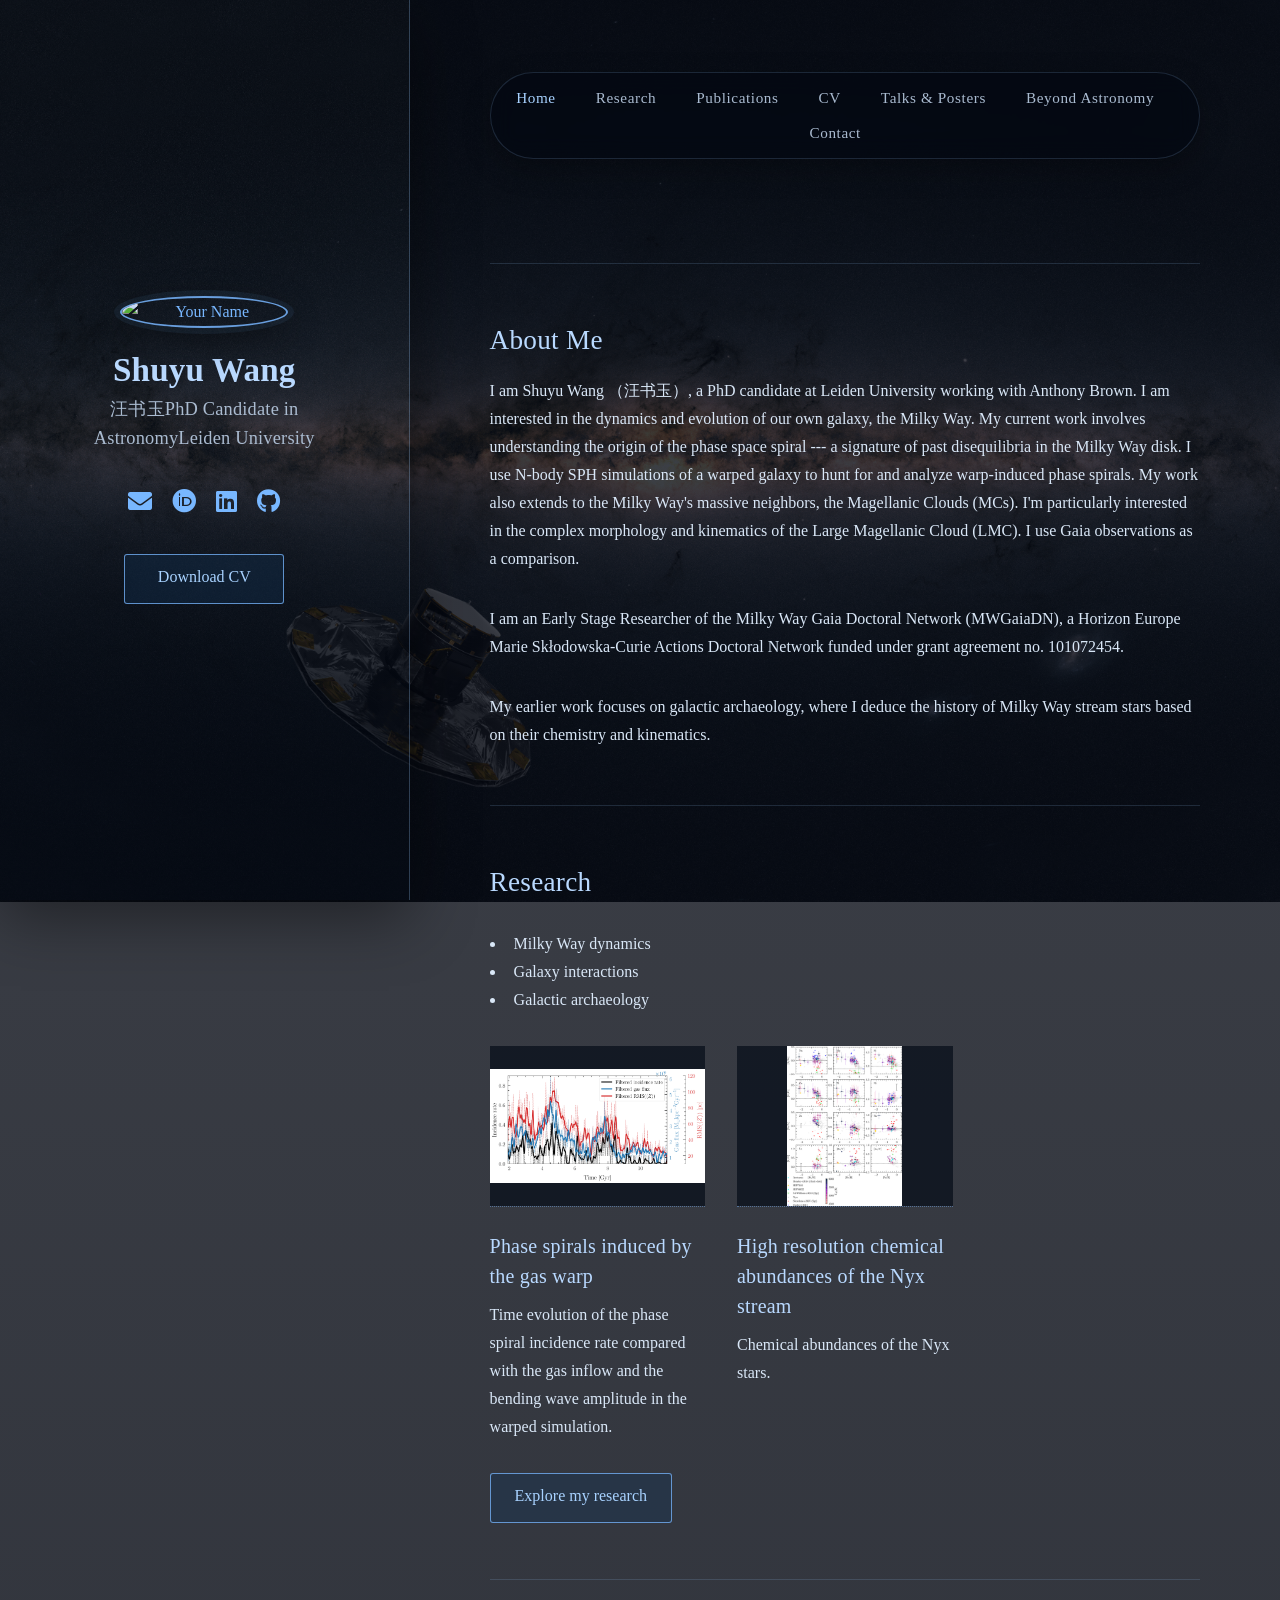
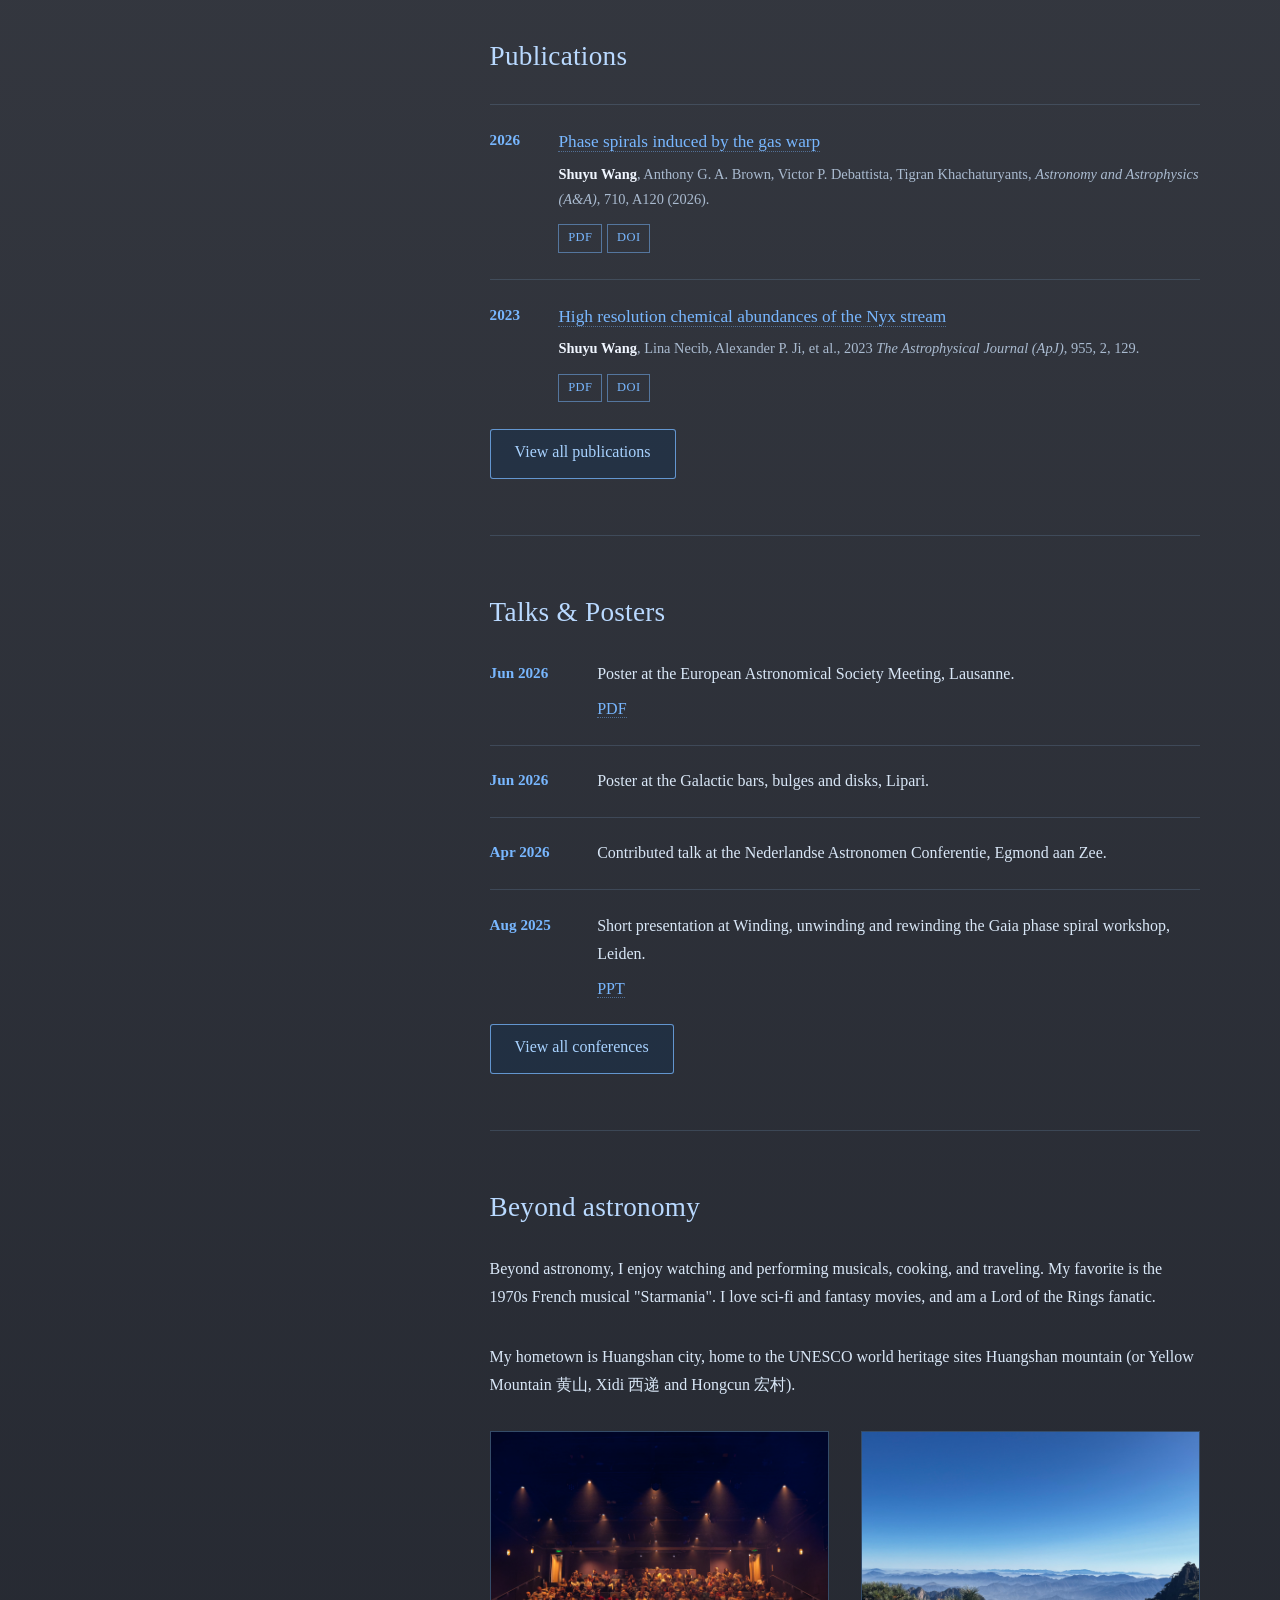
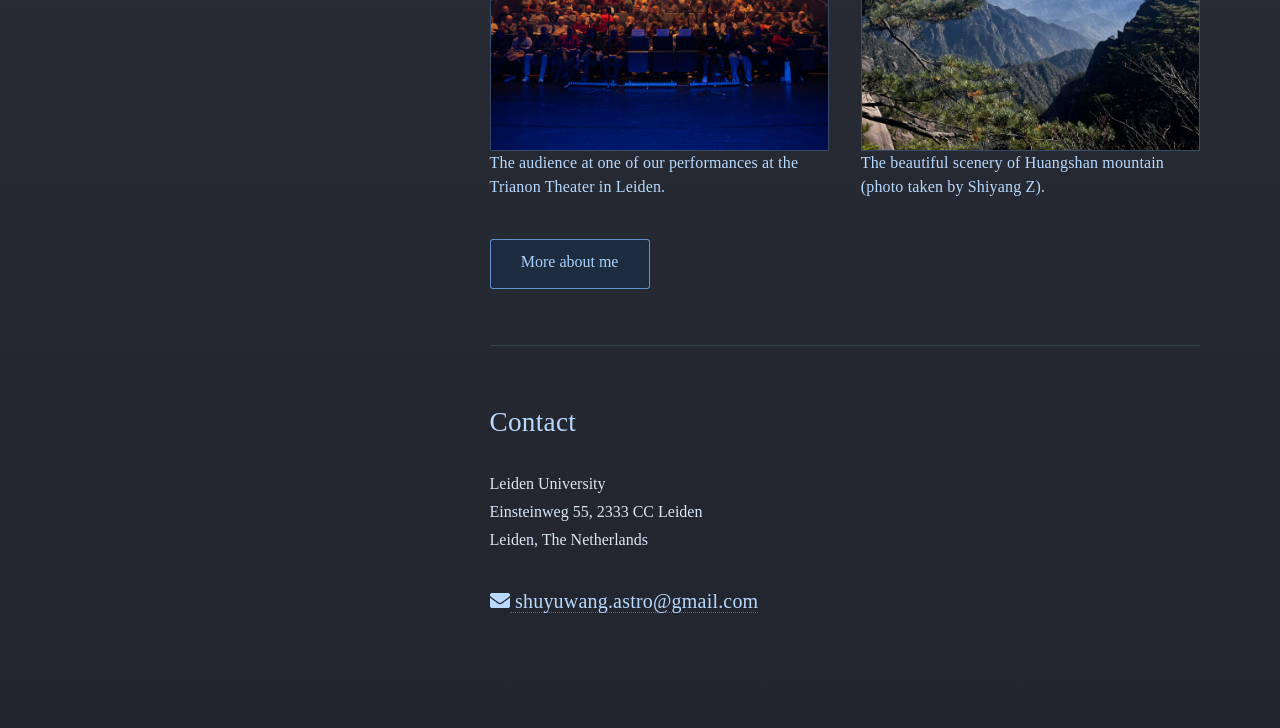
==== index.html @ 67d46fc0 "changed for personal webpage" ====
<!DOCTYPE HTML>
<html>
<head>
  <title>Shuyu Wang — Astronomy</title>
  <meta charset="utf-8" />
  <meta name="viewport" content="width=device-width, initial-scale=1, user-scalable=no" />
  <link rel="stylesheet" href="assets/css/main.css" />
  <link rel="stylesheet" href="assets/css/custom.css" />
</head>
<body class="is-preload">
  <header id="header">
    <div class="inner">
      <a href="index.html" class="image avatar"><img src="images/avatar.jpg" alt="Your Name" /></a>
      <h1><strong>Shuyu Wang</strong>汪书玉<br />PhD Candidate in Astronomy<br />Leiden University</h1>
      </ul>
      <ul class="icons">
        <li><a href="mailto:shuyuwang.astro@gmail.com" class="icon solid fa-envelope"><span class="label">Email</span></a></li>
        <li><a href="https://orcid.org/0000-0001-6663-5605" class="icon brands fa-orcid"><span class="label">ORCID</span></a></li>
        <li><a href="www.linkedin.com/in/shuyu-wang-9255a6138" class="icon brands fa-linkedin"><span class="label">LinkedIn</span></a></li>
        <li><a href="https://github.com/shuyuw-astro" class="icon brands fa-github"><span class="label">Github</span></a></li>
      </ul>
      <a href="files/CV.pdf" class="button">Download CV</a>
    </div>
  </header>

  <main id="main">
    <nav aria-label="Main navigation">
      <ul class="academic-nav">
        <li><a class="active" href="index.html">Home</a></li>
        <li><a href="research.html">Research</a></li>
        <li><a href="publications.html">Publications</a></li>
        <li><a href="cv.html">CV</a></li>
        <li><a href="talk.html">Talks &amp; Posters</a></li>
        <li><a href="interests.html">Beyond Astronomy</a></li>
        <li><a href="#contact">Contact</a></li>
      </ul>
    </nav>

    <section id="about" class="intro">
      <h2>About Me</h2>
      <p>I am Shuyu Wang （汪书玉）, a PhD candidate at Leiden University working with Anthony Brown. I am interested in the dynamics and evolution of our own galaxy, the Milky Way. My current work involves understanding the origin of the phase space spiral --- a signature of past disequilibria in the Milky Way disk. I use N-body SPH simulations of a warped galaxy to hunt for and analyze warp-induced phase spirals. My work also extends to the Milky Way's massive neighbors, the Magellanic Clouds (MCs). I'm particularly interested in the complex morphology and kinematics of the Large Magellanic Cloud (LMC). I use Gaia observations as a comparison. </p>
      <p> I am an Early Stage Researcher of the Milky Way Gaia Doctoral Network (MWGaiaDN), a Horizon Europe Marie Skłodowska-Curie Actions Doctoral Network funded under grant agreement no. 101072454. </p>
      <p>My earlier work focuses on galactic archaeology, where I deduce the history of Milky Way stream stars based on their chemistry and kinematics.  </p>
    </section>

    <section id="research">
      <h2>Research</h2>
      <article class="research">
      <ul class="sidebar-list">
        <li>Milky Way dynamics</li>
        <li>Galaxy interactions</li>
        <li>Galactic archaeology</li>
      </article>
      <div class="row research-grid">

    <!-- Project 1 -->
    <article class="col-4 col-12-small research-card">

        <a href="research.html#project1" class="research-image">
            <img src="images/fulls/Fig7.png" alt="Research plot from Project 1" />
        </a>

        <h3>Phase spirals induced by the gas warp</h3>

        <p>
            Time evolution of the phase spiral incidence rate compared with the gas inflow and the bending wave amplitude in the warped simulation.
        </p>

    </article>


    <!-- Project 2 -->
    <article class="col-4 col-12-small research-card">

        <a href="research.html#project2" class="research-image">
            <img src="images/fulls/apjacec4df3_lr.jpg" alt="Research plot from Project 2" />
        </a>

        <h3>High resolution chemical abundances of the Nyx stream</h3>

        <p>
            Chemical abundances of the Nyx stars.
        </p>

    </article>


    <!-- Project 3 -->
      </div>

      <ul class="actions"><li><a href="research.html" class="button">Explore my research</a></li></ul>

    </section>

    <section id="publications">
      <h2>Publications</h2>
      <article class="publication">
        <div class="pub-year">2026</div><div class="pub-body"><div class="pub-title"><a href="#">Phase spirals induced by the gas warp</a></div><div class="pub-meta"><strong>Shuyu Wang</strong>, Anthony G. A. Brown, Victor P. Debattista, Tigran Khachaturyants, <em>Astronomy and Astrophysics (A&A)</em>, 710, A120 (2026).</div><div class="pub-links"><a href="https://www.aanda.org/articles/aa/pdf/2026/06/aa58812-25.pdf">PDF</a><a href="https://www.aanda.org/articles/aa/full_html/2026/06/aa58812-25/aa58812-25.html">DOI</a></div></div>
      </article>
      <article class="publication">
        <div class="pub-year">2023</div><div class="pub-body"><div class="pub-title"><a href="#">High resolution chemical abundances of the Nyx stream</a></div><div class="pub-meta"><strong>Shuyu Wang</strong>, Lina Necib, Alexander P. Ji, et al., 2023 <em>The Astrophysical Journal (ApJ)</em>, 955, 2, 129.</div><div class="pub-links"><a href="https://iopscience.iop.org/article/10.3847/1538-4357/acec4d/pdf">PDF</a><a href="https://iopscience.iop.org/article/10.3847/1538-4357/acec4d">DOI</a></div></div>
      </article>
      <ul class="actions"><li><a href="publications.html" class="button">View all publications</a></li></ul>
    </section>

    <section id="talk">
        <h2>Talks &amp; Posters</h2>

        <div class="talk-item">
            <div class="talk-date">Jun 2026</div>
            <div class="talk-body">
                <div class="talk-title"> Poster at the European Astronomical Society Meeting, Lausanne. </div>
                <div class="talk-links"> <a href="https://k-poster.kuoni-congress.info/eas-2026/gallery#/poster/9EE08125-BA98-4F7D-B8D1-A7FD442FC8D4" target="_blank" rel="noopener"> PDF</a>
                </div>
            </div>
        </div>
        <div class="talk-item">
            <div class="talk-date">Jun 2026</div>
            <div class="talk-body">
                <div class="talk-title"> Poster at the Galactic bars, bulges and disks, Lipari. </div>
            </div>
        </div>
        <div class="talk-item">
            <div class="talk-date">Apr 2026</div>
            <div class="talk-body">
                <div class="talk-title"> Contributed talk at the Nederlandse Astronomen Conferentie, Egmond aan Zee. </div>
            </div>
        </div>
        <div class="talk-item">
            <div class="talk-date">Aug 2025</div>
            <div class="talk-body">
                <div class="talk-title"> Short presentation at Winding, unwinding and rewinding the Gaia phase spiral workshop, Leiden. </div>
                <div class="talk-links"> <a href="https://docs.google.com/presentation/d/1dE7azuB1MmMVOlu1eE8iKZ1oN2tf2-sN/edit?slide=id.p1#slide=id.p1" target="_blank" rel="noopener"> PPT</a>
                </div>
            </div>
        </div>        
      <ul class="actions"><li><a href="talk.html" class="button">View all conferences</a></li></ul>        
    </section>
    
    <section id="interests">
      <h2>Beyond astronomy</h2>
      <p>Beyond astronomy, I enjoy watching and performing musicals, cooking, and traveling. My favorite is the 1970s French musical "Starmania". I love sci-fi and fantasy movies, and am a Lord of the Rings fanatic. </p>
      <p>My hometown is Huangshan city, home to the UNESCO world heritage sites Huangshan mountain (or Yellow Mountain 黄山, Xidi 西递 and Hongcun 宏村). </p>      
      <div class="row interest-grid">
 <article class="col-6 col-12-xsmall work-item interest-card">
  <div class="interest-panel">
      <div class="interest-slides">
    <img src="images/fulls/LAK.jpg" alt="Photography 1" />
    </div>
    </div>    
    <h3>The audience at one of our performances at the Trianon Theater in Leiden.</h3>
    </article>
        
 <article class="col-6 col-12-xsmall work-item interest-card">
  <div class="interest-panel">
        <div class="interest-slides">
    <img src="images/fulls/IMG_HS1.jpeg" alt="Photography 1" />
    </div>
        </div>    
    <h3>The beautiful scenery of Huangshan mountain (photo taken by Shiyang Z).</h3>
    </article>
     </div>
     
      <ul class="actions"><li><a href="interests.html" class="button">More about me</a></li></ul>

    </section>


    <section id="contact">
      <h2>Contact</h2>
      <p>Leiden University<br />Einsteinweg 55, 2333 CC Leiden<br />Leiden, The Netherlands</p>
      <p><h3 class="icon solid fa-envelope"><span class="label">Email</span><a href="mailto:shuyuwang.astro@gmail.com"> shuyuwang.astro@gmail.com</a></h3></p>
    </section>
  </main>

  <script src="assets/js/jquery.min.js"></script>
  <script src="assets/js/jquery.poptrox.min.js"></script>
  <script src="assets/js/browser.min.js"></script>
  <script src="assets/js/breakpoints.min.js"></script>
  <script src="assets/js/util.js"></script>
  <script src="assets/js/main.js"></script>
</body>
</html>
---- assets/css/main.css ----
@import url("fontawesome-all.min.css");
@import url("https://fonts.googleapis.com/css?family=Source+Sans+Pro:400,400italic");

/*
	Strata by HTML5 UP
	html5up.net | @ajlkn
	Free for personal and commercial use under the CCA 3.0 license (html5up.net/license)
*/

html, body, div, span, applet, object,
iframe, h1, h2, h3, h4, h5, h6, p, blockquote,
pre, a, abbr, acronym, address, big, cite,
code, del, dfn, em, img, ins, kbd, q, s, samp,
small, strike, strong, sub, sup, tt, var, b,
u, i, center, dl, dt, dd, ol, ul, li, fieldset,
form, label, legend, table, caption, tbody,
tfoot, thead, tr, th, td, article, aside,
canvas, details, embed, figure, figcaption,
footer, header, hgroup, menu, nav, output, ruby,
section, summary, time, mark, audio, video {
	margin: 0;
	padding: 0;
	border: 0;
	font-size: 100%;
	font: inherit;
	vertical-align: baseline;}

article, aside, details, figcaption, figure,
footer, header, hgroup, menu, nav, section {
	display: block;}

body {
	line-height: 1;
}

ol, ul {
	list-style: none;
}

blockquote, q {
	quotes: none;
}

	blockquote:before, blockquote:after, q:before, q:after {
		content: '';
		content: none;
	}

table {
	border-collapse: collapse;
	border-spacing: 0;
}

body {
	-webkit-text-size-adjust: none;
}

mark {
	background-color: transparent;
	color: inherit;
}

input::-moz-focus-inner {
	border: 0;
	padding: 0;
}

input, select, textarea {
	-moz-appearance: none;
	-webkit-appearance: none;
	-ms-appearance: none;
	appearance: none;
}

/* Basic */

	html {
		box-sizing: border-box;
	}

	*, *:before, *:after {
		box-sizing: inherit;
	}

	body {
		background: #fff;
	}

		body.is-preload *, body.is-preload *:before, body.is-preload *:after {
			-moz-animation: none !important;
			-webkit-animation: none !important;
			-ms-animation: none !important;
			animation: none !important;
			-moz-transition: none !important;
			-webkit-transition: none !important;
			-ms-transition: none !important;
			transition: none !important;
		}

	body, input, select, textarea {
		color: #a2a2a2;
		font-family: "Source Sans Pro", Helvetica, sans-serif;
		font-size: 16pt;
		font-weight: 400;
		line-height: 1.75em;
	}

	a {
		-moz-transition: color 0.2s ease-in-out, border-color 0.2s ease-in-out;
		-webkit-transition: color 0.2s ease-in-out, border-color 0.2s ease-in-out;
		-ms-transition: color 0.2s ease-in-out, border-color 0.2s ease-in-out;
		transition: color 0.2s ease-in-out, border-color 0.2s ease-in-out;
		border-bottom: dotted 1px;
		color: #49bf9d;
		text-decoration: none;
	}

		a:hover {
			border-bottom-color: transparent;
			color: #49bf9d !important;
			text-decoration: none;
		}

	strong, b {
		color: #787878;
		font-weight: 400;
	}

	em, i {
		font-style: italic;
	}

	p {
		margin: 0 0 2em 0;
	}

	h1, h2, h3, h4, h5, h6 {
		color: #787878;
		font-weight: 400;
		line-height: 1em;
		margin: 0 0 1em 0;
	}

		h1 a, h2 a, h3 a, h4 a, h5 a, h6 a {
			color: inherit;
			text-decoration: none;
		}

	h1 {
		font-size: 2em;
		line-height: 1.5em;
	}

	h2 {
		font-size: 1.5em;
		line-height: 1.5em;
	}

	h3 {
		font-size: 1.25em;
		line-height: 1.5em;
	}

	h4 {
		font-size: 1.1em;
		line-height: 1.5em;
	}

	h5 {
		font-size: 0.9em;
		line-height: 1.5em;
	}

	h6 {
		font-size: 0.7em;
		line-height: 1.5em;
	}

	sub {
		font-size: 0.8em;
		position: relative;
		top: 0.5em;
	}

	sup {
		font-size: 0.8em;
		position: relative;
		top: -0.5em;
	}

	hr {
		border: 0;
		border-bottom: solid 2px #efefef;
		margin: 2em 0;
	}

		hr.major {
			margin: 3em 0;
		}

	blockquote {
		border-left: solid 6px #efefef;
		font-style: italic;
		margin: 0 0 2em 0;
		padding: 0.5em 0 0.5em 1.5em;
	}

	code {
		background: #f7f7f7;
		border-radius: 0.35em;
		border: solid 2px #efefef;
		font-family: "Courier New", monospace;
		font-size: 0.9em;
		margin: 0 0.25em;
		padding: 0.25em 0.65em;
	}

	pre {
		-webkit-overflow-scrolling: touch;
		font-family: "Courier New", monospace;
		font-size: 0.9em;
		margin: 0 0 2em 0;
	}

		pre code {
			display: block;
			line-height: 1.75em;
			padding: 1em 1.5em;
			overflow-x: auto;
		}

	.align-left {
		text-align: left;
	}

	.align-center {
		text-align: center;
	}

	.align-right {
		text-align: right;
	}

/* Container */

	.container {
		margin: 0 auto;
		max-width: calc(100% - 4em);
		width: 100%;
	}

		.container.xsmall {
			width: 25%;
		}

		.container.small {
			width: 50%;
		}

		.container.medium {
			width: 75%;
		}

		.container.large {
			width: 125%;
		}

		.container.xlarge {
			width: 150%;
		}

		.container.max {
			width: 100%;
		}

		@media screen and (max-width: 980px) {

			.container {
				width: 100% !important;
				max-width: 100% !important;
			}

		}

		@media screen and (max-width: 480px) {

			.container {
				max-width: calc(100% - 3em);
			}

		}

/* Row */

	.row {
		display: flex;
		flex-wrap: wrap;
		box-sizing: border-box;
		align-items: stretch;
	}

		.row > * {
			box-sizing: border-box;
		}

		.row.gtr-uniform > * > :last-child {
			margin-bottom: 0;
		}

		.row.aln-left {
			justify-content: flex-start;
		}

		.row.aln-center {
			justify-content: center;
		}

		.row.aln-right {
			justify-content: flex-end;
		}

		.row.aln-top {
			align-items: flex-start;
		}

		.row.aln-middle {
			align-items: center;
		}

		.row.aln-bottom {
			align-items: flex-end;
		}

		.row > .imp {
			order: -1;
		}

		.row > .col-1 {
			width: 8.33333%;
		}

		.row > .off-1 {
			margin-left: 8.33333%;
		}

		.row > .col-2 {
			width: 16.66667%;
		}

		.row > .off-2 {
			margin-left: 16.66667%;
		}

		.row > .col-3 {
			width: 25%;
		}

		.row > .off-3 {
			margin-left: 25%;
		}

		.row > .col-4 {
			width: 33.33333%;
		}

		.row > .off-4 {
			margin-left: 33.33333%;
		}

		.row > .col-5 {
			width: 41.66667%;
		}

		.row > .off-5 {
			margin-left: 41.66667%;
		}

		.row > .col-6 {
			width: 50%;
		}

		.row > .off-6 {
			margin-left: 50%;
		}

		.row > .col-7 {
			width: 58.33333%;
		}

		.row > .off-7 {
			margin-left: 58.33333%;
		}

		.row > .col-8 {
			width: 66.66667%;
		}

		.row > .off-8 {
			margin-left: 66.66667%;
		}

		.row > .col-9 {
			width: 75%;
		}

		.row > .off-9 {
			margin-left: 75%;
		}

		.row > .col-10 {
			width: 83.33333%;
		}

		.row > .off-10 {
			margin-left: 83.33333%;
		}

		.row > .col-11 {
			width: 91.66667%;
		}

		.row > .off-11 {
			margin-left: 91.66667%;
		}

		.row > .col-12 {
			width: 100%;
		}

		.row > .off-12 {
			margin-left: 100%;
		}

		.row.gtr-0 {
			margin-top: 0;
			margin-left: 0em;
		}

			.row.gtr-0 > * {
				padding: 0 0 0 0em;
			}

			.row.gtr-0.gtr-uniform {
				margin-top: 0em;
			}

				.row.gtr-0.gtr-uniform > * {
					padding-top: 0em;
				}

		.row.gtr-25 {
			margin-top: 0;
			margin-left: -0.625em;
		}

			.row.gtr-25 > * {
				padding: 0 0 0 0.625em;
			}

			.row.gtr-25.gtr-uniform {
				margin-top: -0.625em;
			}

				.row.gtr-25.gtr-uniform > * {
					padding-top: 0.625em;
				}

		.row.gtr-50 {
			margin-top: 0;
			margin-left: -1.25em;
		}

			.row.gtr-50 > * {
				padding: 0 0 0 1.25em;
			}

			.row.gtr-50.gtr-uniform {
				margin-top: -1.25em;
			}

				.row.gtr-50.gtr-uniform > * {
					padding-top: 1.25em;
				}

		.row {
			margin-top: 0;
			margin-left: -2.5em;
		}

			.row > * {
				padding: 0 0 0 2.5em;
			}

			.row.gtr-uniform {
				margin-top: -2.5em;
			}

				.row.gtr-uniform > * {
					padding-top: 2.5em;
				}

		.row.gtr-150 {
			margin-top: 0;
			margin-left: -3.75em;
		}

			.row.gtr-150 > * {
				padding: 0 0 0 3.75em;
			}

			.row.gtr-150.gtr-uniform {
				margin-top: -3.75em;
			}

				.row.gtr-150.gtr-uniform > * {
					padding-top: 3.75em;
				}

		.row.gtr-200 {
			margin-top: 0;
			margin-left: -5em;
		}

			.row.gtr-200 > * {
				padding: 0 0 0 5em;
			}

			.row.gtr-200.gtr-uniform {
				margin-top: -5em;
			}

				.row.gtr-200.gtr-uniform > * {
					padding-top: 5em;
				}

		@media screen and (max-width: 1800px) {

			.row {
				display: flex;
				flex-wrap: wrap;
				box-sizing: border-box;
				align-items: stretch;
			}

				.row > * {
					box-sizing: border-box;
				}

				.row.gtr-uniform > * > :last-child {
					margin-bottom: 0;
				}

				.row.aln-left {
					justify-content: flex-start;
				}

				.row.aln-center {
					justify-content: center;
				}

				.row.aln-right {
					justify-content: flex-end;
				}

				.row.aln-top {
					align-items: flex-start;
				}

				.row.aln-middle {
					align-items: center;
				}

				.row.aln-bottom {
					align-items: flex-end;
				}

				.row > .imp-xlarge {
					order: -1;
				}

				.row > .col-1-xlarge {
					width: 8.33333%;
				}

				.row > .off-1-xlarge {
					margin-left: 8.33333%;
				}

				.row > .col-2-xlarge {
					width: 16.66667%;
				}

				.row > .off-2-xlarge {
					margin-left: 16.66667%;
				}

				.row > .col-3-xlarge {
					width: 25%;
				}

				.row > .off-3-xlarge {
					margin-left: 25%;
				}

				.row > .col-4-xlarge {
					width: 33.33333%;
				}

				.row > .off-4-xlarge {
					margin-left: 33.33333%;
				}

				.row > .col-5-xlarge {
					width: 41.66667%;
				}

				.row > .off-5-xlarge {
					margin-left: 41.66667%;
				}

				.row > .col-6-xlarge {
					width: 50%;
				}

				.row > .off-6-xlarge {
					margin-left: 50%;
				}

				.row > .col-7-xlarge {
					width: 58.33333%;
				}

				.row > .off-7-xlarge {
					margin-left: 58.33333%;
				}

				.row > .col-8-xlarge {
					width: 66.66667%;
				}

				.row > .off-8-xlarge {
					margin-left: 66.66667%;
				}

				.row > .col-9-xlarge {
					width: 75%;
				}

				.row > .off-9-xlarge {
					margin-left: 75%;
				}

				.row > .col-10-xlarge {
					width: 83.33333%;
				}

				.row > .off-10-xlarge {
					margin-left: 83.33333%;
				}

				.row > .col-11-xlarge {
					width: 91.66667%;
				}

				.row > .off-11-xlarge {
					margin-left: 91.66667%;
				}

				.row > .col-12-xlarge {
					width: 100%;
				}

				.row > .off-12-xlarge {
					margin-left: 100%;
				}

				.row.gtr-0 {
					margin-top: 0;
					margin-left: 0em;
				}

					.row.gtr-0 > * {
						padding: 0 0 0 0em;
					}

					.row.gtr-0.gtr-uniform {
						margin-top: 0em;
					}

						.row.gtr-0.gtr-uniform > * {
							padding-top: 0em;
						}

				.row.gtr-25 {
					margin-top: 0;
					margin-left: -0.625em;
				}

					.row.gtr-25 > * {
						padding: 0 0 0 0.625em;
					}

					.row.gtr-25.gtr-uniform {
						margin-top: -0.625em;
					}

						.row.gtr-25.gtr-uniform > * {
							padding-top: 0.625em;
						}

				.row.gtr-50 {
					margin-top: 0;
					margin-left: -1.25em;
				}

					.row.gtr-50 > * {
						padding: 0 0 0 1.25em;
					}

					.row.gtr-50.gtr-uniform {
						margin-top: -1.25em;
					}

						.row.gtr-50.gtr-uniform > * {
							padding-top: 1.25em;
						}

				.row {
					margin-top: 0;
					margin-left: -2.5em;
				}

					.row > * {
						padding: 0 0 0 2.5em;
					}

					.row.gtr-uniform {
						margin-top: -2.5em;
					}

						.row.gtr-uniform > * {
							padding-top: 2.5em;
						}

				.row.gtr-150 {
					margin-top: 0;
					margin-left: -3.75em;
				}

					.row.gtr-150 > * {
						padding: 0 0 0 3.75em;
					}

					.row.gtr-150.gtr-uniform {
						margin-top: -3.75em;
					}

						.row.gtr-150.gtr-uniform > * {
							padding-top: 3.75em;
						}

				.row.gtr-200 {
					margin-top: 0;
					margin-left: -5em;
				}

					.row.gtr-200 > * {
						padding: 0 0 0 5em;
					}

					.row.gtr-200.gtr-uniform {
						margin-top: -5em;
					}

						.row.gtr-200.gtr-uniform > * {
							padding-top: 5em;
						}

		}

		@media screen and (max-width: 1280px) {

			.row {
				display: flex;
				flex-wrap: wrap;
				box-sizing: border-box;
				align-items: stretch;
			}

				.row > * {
					box-sizing: border-box;
				}

				.row.gtr-uniform > * > :last-child {
					margin-bottom: 0;
				}

				.row.aln-left {
					justify-content: flex-start;
				}

				.row.aln-center {
					justify-content: center;
				}

				.row.aln-right {
					justify-content: flex-end;
				}

				.row.aln-top {
					align-items: flex-start;
				}

				.row.aln-middle {
					align-items: center;
				}

				.row.aln-bottom {
					align-items: flex-end;
				}

				.row > .imp-large {
					order: -1;
				}

				.row > .col-1-large {
					width: 8.33333%;
				}

				.row > .off-1-large {
					margin-left: 8.33333%;
				}

				.row > .col-2-large {
					width: 16.66667%;
				}

				.row > .off-2-large {
					margin-left: 16.66667%;
				}

				.row > .col-3-large {
					width: 25%;
				}

				.row > .off-3-large {
					margin-left: 25%;
				}

				.row > .col-4-large {
					width: 33.33333%;
				}

				.row > .off-4-large {
					margin-left: 33.33333%;
				}

				.row > .col-5-large {
					width: 41.66667%;
				}

				.row > .off-5-large {
					margin-left: 41.66667%;
				}

				.row > .col-6-large {
					width: 50%;
				}

				.row > .off-6-large {
					margin-left: 50%;
				}

				.row > .col-7-large {
					width: 58.33333%;
				}

				.row > .off-7-large {
					margin-left: 58.33333%;
				}

				.row > .col-8-large {
					width: 66.66667%;
				}

				.row > .off-8-large {
					margin-left: 66.66667%;
				}

				.row > .col-9-large {
					width: 75%;
				}

				.row > .off-9-large {
					margin-left: 75%;
				}

				.row > .col-10-large {
					width: 83.33333%;
				}

				.row > .off-10-large {
					margin-left: 83.33333%;
				}

				.row > .col-11-large {
					width: 91.66667%;
				}

				.row > .off-11-large {
					margin-left: 91.66667%;
				}

				.row > .col-12-large {
					width: 100%;
				}

				.row > .off-12-large {
					margin-left: 100%;
				}

				.row.gtr-0 {
					margin-top: 0;
					margin-left: 0em;
				}

					.row.gtr-0 > * {
						padding: 0 0 0 0em;
					}

					.row.gtr-0.gtr-uniform {
						margin-top: 0em;
					}

						.row.gtr-0.gtr-uniform > * {
							padding-top: 0em;
						}

				.row.gtr-25 {
					margin-top: 0;
					margin-left: -0.5em;
				}

					.row.gtr-25 > * {
						padding: 0 0 0 0.5em;
					}

					.row.gtr-25.gtr-uniform {
						margin-top: -0.5em;
					}

						.row.gtr-25.gtr-uniform > * {
							padding-top: 0.5em;
						}

				.row.gtr-50 {
					margin-top: 0;
					margin-left: -1em;
				}

					.row.gtr-50 > * {
						padding: 0 0 0 1em;
					}

					.row.gtr-50.gtr-uniform {
						margin-top: -1em;
					}

						.row.gtr-50.gtr-uniform > * {
							padding-top: 1em;
						}

				.row {
					margin-top: 0;
					margin-left: -2em;
				}

					.row > * {
						padding: 0 0 0 2em;
					}

					.row.gtr-uniform {
						margin-top: -2em;
					}

						.row.gtr-uniform > * {
							padding-top: 2em;
						}

				.row.gtr-150 {
					margin-top: 0;
					margin-left: -3em;
				}

					.row.gtr-150 > * {
						padding: 0 0 0 3em;
					}

					.row.gtr-150.gtr-uniform {
						margin-top: -3em;
					}

						.row.gtr-150.gtr-uniform > * {
							padding-top: 3em;
						}

				.row.gtr-200 {
					margin-top: 0;
					margin-left: -4em;
				}

					.row.gtr-200 > * {
						padding: 0 0 0 4em;
					}

					.row.gtr-200.gtr-uniform {
						margin-top: -4em;
					}

						.row.gtr-200.gtr-uniform > * {
							padding-top: 4em;
						}

		}

		@media screen and (max-width: 980px) {

			.row {
				display: flex;
				flex-wrap: wrap;
				box-sizing: border-box;
				align-items: stretch;
			}

				.row > * {
					box-sizing: border-box;
				}

				.row.gtr-uniform > * > :last-child {
					margin-bottom: 0;
				}

				.row.aln-left {
					justify-content: flex-start;
				}

				.row.aln-center {
					justify-content: center;
				}

				.row.aln-right {
					justify-content: flex-end;
				}

				.row.aln-top {
					align-items: flex-start;
				}

				.row.aln-middle {
					align-items: center;
				}

				.row.aln-bottom {
					align-items: flex-end;
				}

				.row > .imp-medium {
					order: -1;
				}

				.row > .col-1-medium {
					width: 8.33333%;
				}

				.row > .off-1-medium {
					margin-left: 8.33333%;
				}

				.row > .col-2-medium {
					width: 16.66667%;
				}

				.row > .off-2-medium {
					margin-left: 16.66667%;
				}

				.row > .col-3-medium {
					width: 25%;
				}

				.row > .off-3-medium {
					margin-left: 25%;
				}

				.row > .col-4-medium {
					width: 33.33333%;
				}

				.row > .off-4-medium {
					margin-left: 33.33333%;
				}

				.row > .col-5-medium {
					width: 41.66667%;
				}

				.row > .off-5-medium {
					margin-left: 41.66667%;
				}

				.row > .col-6-medium {
					width: 50%;
				}

				.row > .off-6-medium {
					margin-left: 50%;
				}

				.row > .col-7-medium {
					width: 58.33333%;
				}

				.row > .off-7-medium {
					margin-left: 58.33333%;
				}

				.row > .col-8-medium {
					width: 66.66667%;
				}

				.row > .off-8-medium {
					margin-left: 66.66667%;
				}

				.row > .col-9-medium {
					width: 75%;
				}

				.row > .off-9-medium {
					margin-left: 75%;
				}

				.row > .col-10-medium {
					width: 83.33333%;
				}

				.row > .off-10-medium {
					margin-left: 83.33333%;
				}

				.row > .col-11-medium {
					width: 91.66667%;
				}

				.row > .off-11-medium {
					margin-left: 91.66667%;
				}

				.row > .col-12-medium {
					width: 100%;
				}

				.row > .off-12-medium {
					margin-left: 100%;
				}

				.row.gtr-0 {
					margin-top: 0;
					margin-left: 0em;
				}

					.row.gtr-0 > * {
						padding: 0 0 0 0em;
					}

					.row.gtr-0.gtr-uniform {
						margin-top: 0em;
					}

						.row.gtr-0.gtr-uniform > * {
							padding-top: 0em;
						}

				.row.gtr-25 {
					margin-top: 0;
					margin-left: -0.5em;
				}

					.row.gtr-25 > * {
						padding: 0 0 0 0.5em;
					}

					.row.gtr-25.gtr-uniform {
						margin-top: -0.5em;
					}

						.row.gtr-25.gtr-uniform > * {
							padding-top: 0.5em;
						}

				.row.gtr-50 {
					margin-top: 0;
					margin-left: -1em;
				}

					.row.gtr-50 > * {
						padding: 0 0 0 1em;
					}

					.row.gtr-50.gtr-uniform {
						margin-top: -1em;
					}

						.row.gtr-50.gtr-uniform > * {
							padding-top: 1em;
						}

				.row {
					margin-top: 0;
					margin-left: -2em;
				}

					.row > * {
						padding: 0 0 0 2em;
					}

					.row.gtr-uniform {
						margin-top: -2em;
					}

						.row.gtr-uniform > * {
							padding-top: 2em;
						}

				.row.gtr-150 {
					margin-top: 0;
					margin-left: -3em;
				}

					.row.gtr-150 > * {
						padding: 0 0 0 3em;
					}

					.row.gtr-150.gtr-uniform {
						margin-top: -3em;
					}

						.row.gtr-150.gtr-uniform > * {
							padding-top: 3em;
						}

				.row.gtr-200 {
					margin-top: 0;
					margin-left: -4em;
				}

					.row.gtr-200 > * {
						padding: 0 0 0 4em;
					}

					.row.gtr-200.gtr-uniform {
						margin-top: -4em;
					}

						.row.gtr-200.gtr-uniform > * {
							padding-top: 4em;
						}

		}

		@media screen and (max-width: 736px) {

			.row {
				display: flex;
				flex-wrap: wrap;
				box-sizing: border-box;
				align-items: stretch;
			}

				.row > * {
					box-sizing: border-box;
				}

				.row.gtr-uniform > * > :last-child {
					margin-bottom: 0;
				}

				.row.aln-left {
					justify-content: flex-start;
				}

				.row.aln-center {
					justify-content: center;
				}

				.row.aln-right {
					justify-content: flex-end;
				}

				.row.aln-top {
					align-items: flex-start;
				}

				.row.aln-middle {
					align-items: center;
				}

				.row.aln-bottom {
					align-items: flex-end;
				}

				.row > .imp-small {
					order: -1;
				}

				.row > .col-1-small {
					width: 8.33333%;
				}

				.row > .off-1-small {
					margin-left: 8.33333%;
				}

				.row > .col-2-small {
					width: 16.66667%;
				}

				.row > .off-2-small {
					margin-left: 16.66667%;
				}

				.row > .col-3-small {
					width: 25%;
				}

				.row > .off-3-small {
					margin-left: 25%;
				}

				.row > .col-4-small {
					width: 33.33333%;
				}

				.row > .off-4-small {
					margin-left: 33.33333%;
				}

				.row > .col-5-small {
					width: 41.66667%;
				}

				.row > .off-5-small {
					margin-left: 41.66667%;
				}

				.row > .col-6-small {
					width: 50%;
				}

				.row > .off-6-small {
					margin-left: 50%;
				}

				.row > .col-7-small {
					width: 58.33333%;
				}

				.row > .off-7-small {
					margin-left: 58.33333%;
				}

				.row > .col-8-small {
					width: 66.66667%;
				}

				.row > .off-8-small {
					margin-left: 66.66667%;
				}

				.row > .col-9-small {
					width: 75%;
				}

				.row > .off-9-small {
					margin-left: 75%;
				}

				.row > .col-10-small {
					width: 83.33333%;
				}

				.row > .off-10-small {
					margin-left: 83.33333%;
				}

				.row > .col-11-small {
					width: 91.66667%;
				}

				.row > .off-11-small {
					margin-left: 91.66667%;
				}

				.row > .col-12-small {
					width: 100%;
				}

				.row > .off-12-small {
					margin-left: 100%;
				}

				.row.gtr-0 {
					margin-top: 0;
					margin-left: 0em;
				}

					.row.gtr-0 > * {
						padding: 0 0 0 0em;
					}

					.row.gtr-0.gtr-uniform {
						margin-top: 0em;
					}

						.row.gtr-0.gtr-uniform > * {
							padding-top: 0em;
						}

				.row.gtr-25 {
					margin-top: 0;
					margin-left: -0.375em;
				}

					.row.gtr-25 > * {
						padding: 0 0 0 0.375em;
					}

					.row.gtr-25.gtr-uniform {
						margin-top: -0.375em;
					}

						.row.gtr-25.gtr-uniform > * {
							padding-top: 0.375em;
						}

				.row.gtr-50 {
					margin-top: 0;
					margin-left: -0.75em;
				}

					.row.gtr-50 > * {
						padding: 0 0 0 0.75em;
					}

					.row.gtr-50.gtr-uniform {
						margin-top: -0.75em;
					}

						.row.gtr-50.gtr-uniform > * {
							padding-top: 0.75em;
						}

				.row {
					margin-top: 0;
					margin-left: -1.5em;
				}

					.row > * {
						padding: 0 0 0 1.5em;
					}

					.row.gtr-uniform {
						margin-top: -1.5em;
					}

						.row.gtr-uniform > * {
							padding-top: 1.5em;
						}

				.row.gtr-150 {
					margin-top: 0;
					margin-left: -2.25em;
				}

					.row.gtr-150 > * {
						padding: 0 0 0 2.25em;
					}

					.row.gtr-150.gtr-uniform {
						margin-top: -2.25em;
					}

						.row.gtr-150.gtr-uniform > * {
							padding-top: 2.25em;
						}

				.row.gtr-200 {
					margin-top: 0;
					margin-left: -3em;
				}

					.row.gtr-200 > * {
						padding: 0 0 0 3em;
					}

					.row.gtr-200.gtr-uniform {
						margin-top: -3em;
					}

						.row.gtr-200.gtr-uniform > * {
							padding-top: 3em;
						}

		}

		@media screen and (max-width: 480px) {

			.row {
				display: flex;
				flex-wrap: wrap;
				box-sizing: border-box;
				align-items: stretch;
			}

				.row > * {
					box-sizing: border-box;
				}

				.row.gtr-uniform > * > :last-child {
					margin-bottom: 0;
				}

				.row.aln-left {
					justify-content: flex-start;
				}

				.row.aln-center {
					justify-content: center;
				}

				.row.aln-right {
					justify-content: flex-end;
				}

				.row.aln-top {
					align-items: flex-start;
				}

				.row.aln-middle {
					align-items: center;
				}

				.row.aln-bottom {
					align-items: flex-end;
				}

				.row > .imp-xsmall {
					order: -1;
				}

				.row > .col-1-xsmall {
					width: 8.33333%;
				}

				.row > .off-1-xsmall {
					margin-left: 8.33333%;
				}

				.row > .col-2-xsmall {
					width: 16.66667%;
				}

				.row > .off-2-xsmall {
					margin-left: 16.66667%;
				}

				.row > .col-3-xsmall {
					width: 25%;
				}

				.row > .off-3-xsmall {
					margin-left: 25%;
				}

				.row > .col-4-xsmall {
					width: 33.33333%;
				}

				.row > .off-4-xsmall {
					margin-left: 33.33333%;
				}

				.row > .col-5-xsmall {
					width: 41.66667%;
				}

				.row > .off-5-xsmall {
					margin-left: 41.66667%;
				}

				.row > .col-6-xsmall {
					width: 50%;
				}

				.row > .off-6-xsmall {
					margin-left: 50%;
				}

				.row > .col-7-xsmall {
					width: 58.33333%;
				}

				.row > .off-7-xsmall {
					margin-left: 58.33333%;
				}

				.row > .col-8-xsmall {
					width: 66.66667%;
				}

				.row > .off-8-xsmall {
					margin-left: 66.66667%;
				}

				.row > .col-9-xsmall {
					width: 75%;
				}

				.row > .off-9-xsmall {
					margin-left: 75%;
				}

				.row > .col-10-xsmall {
					width: 83.33333%;
				}

				.row > .off-10-xsmall {
					margin-left: 83.33333%;
				}

				.row > .col-11-xsmall {
					width: 91.66667%;
				}

				.row > .off-11-xsmall {
					margin-left: 91.66667%;
				}

				.row > .col-12-xsmall {
					width: 100%;
				}

				.row > .off-12-xsmall {
					margin-left: 100%;
				}

				.row.gtr-0 {
					margin-top: 0;
					margin-left: 0em;
				}

					.row.gtr-0 > * {
						padding: 0 0 0 0em;
					}

					.row.gtr-0.gtr-uniform {
						margin-top: 0em;
					}

						.row.gtr-0.gtr-uniform > * {
							padding-top: 0em;
						}

				.row.gtr-25 {
					margin-top: 0;
					margin-left: -0.375em;
				}

					.row.gtr-25 > * {
						padding: 0 0 0 0.375em;
					}

					.row.gtr-25.gtr-uniform {
						margin-top: -0.375em;
					}

						.row.gtr-25.gtr-uniform > * {
							padding-top: 0.375em;
						}

				.row.gtr-50 {
					margin-top: 0;
					margin-left: -0.75em;
				}

					.row.gtr-50 > * {
						padding: 0 0 0 0.75em;
					}

					.row.gtr-50.gtr-uniform {
						margin-top: -0.75em;
					}

						.row.gtr-50.gtr-uniform > * {
							padding-top: 0.75em;
						}

				.row {
					margin-top: 0;
					margin-left: -1.5em;
				}

					.row > * {
						padding: 0 0 0 1.5em;
					}

					.row.gtr-uniform {
						margin-top: -1.5em;
					}

						.row.gtr-uniform > * {
							padding-top: 1.5em;
						}

				.row.gtr-150 {
					margin-top: 0;
					margin-left: -2.25em;
				}

					.row.gtr-150 > * {
						padding: 0 0 0 2.25em;
					}

					.row.gtr-150.gtr-uniform {
						margin-top: -2.25em;
					}

						.row.gtr-150.gtr-uniform > * {
							padding-top: 2.25em;
						}

				.row.gtr-200 {
					margin-top: 0;
					margin-left: -3em;
				}

					.row.gtr-200 > * {
						padding: 0 0 0 3em;
					}

					.row.gtr-200.gtr-uniform {
						margin-top: -3em;
					}

						.row.gtr-200.gtr-uniform > * {
							padding-top: 3em;
						}

		}

/* Section/Article */

	section.special, article.special {
		text-align: center;
	}

	header p {
		color: #b2b2b2;
		position: relative;
		margin: 0 0 1.5em 0;
	}

	header h2 + p {
		font-size: 1.25em;
		margin-top: -1em;
		line-height: 1.5em;
	}

	header h3 + p {
		font-size: 1.1em;
		margin-top: -0.8em;
		line-height: 1.5em;
	}

	header h4 + p,
	header h5 + p,
	header h6 + p {
		font-size: 0.9em;
		margin-top: -0.6em;
		line-height: 1.5em;
	}

	header.major h2 {
		font-size: 2em;
	}

/* Form */

	form {
		margin: 0 0 2em 0;
	}

	label {
		color: #787878;
		display: block;
		font-size: 0.9em;
		font-weight: 400;
		margin: 0 0 1em 0;
	}

	input[type="text"],
	input[type="password"],
	input[type="email"],
	select,
	textarea {
		-moz-appearance: none;
		-webkit-appearance: none;
		-ms-appearance: none;
		appearance: none;
		background: #f7f7f7;
		border-radius: 0.35em;
		border: solid 2px transparent;
		color: inherit;
		display: block;
		outline: 0;
		padding: 0 0.75em;
		text-decoration: none;
		width: 100%;
	}

		input[type="text"]:invalid,
		input[type="password"]:invalid,
		input[type="email"]:invalid,
		select:invalid,
		textarea:invalid {
			box-shadow: none;
		}

		input[type="text"]:focus,
		input[type="password"]:focus,
		input[type="email"]:focus,
		select:focus,
		textarea:focus {
			border-color: #49bf9d;
		}

	select {
		background-image: url("data:image/svg+xml;charset=utf8,%3Csvg xmlns='http://www.w3.org/2000/svg' width='40' height='40' preserveAspectRatio='none' viewBox='0 0 40 40'%3E%3Cpath d='M9.4,12.3l10.4,10.4l10.4-10.4c0.2-0.2,0.5-0.4,0.9-0.4c0.3,0,0.6,0.1,0.9,0.4l3.3,3.3c0.2,0.2,0.4,0.5,0.4,0.9 c0,0.4-0.1,0.6-0.4,0.9L20.7,31.9c-0.2,0.2-0.5,0.4-0.9,0.4c-0.3,0-0.6-0.1-0.9-0.4L4.3,17.3c-0.2-0.2-0.4-0.5-0.4-0.9 c0-0.4,0.1-0.6,0.4-0.9l3.3-3.3c0.2-0.2,0.5-0.4,0.9-0.4S9.1,12.1,9.4,12.3z' fill='%23dfdfdf' /%3E%3C/svg%3E");
		background-size: 1.25rem;
		background-repeat: no-repeat;
		background-position: calc(100% - 1rem) center;
		height: 2.75em;
		padding-right: 2.75em;
		text-overflow: ellipsis;
	}

		select option {
			color: #787878;
			background: #fff;
		}

		select:focus::-ms-value {
			background-color: transparent;
		}

		select::-ms-expand {
			display: none;
		}

	input[type="text"],
	input[type="password"],
	input[type="email"],
	select {
		height: 2.75em;
	}

	textarea {
		padding: 0.75em;
	}

	input[type="checkbox"],
	input[type="radio"] {
		-moz-appearance: none;
		-webkit-appearance: none;
		-ms-appearance: none;
		appearance: none;
		display: block;
		float: left;
		margin-right: -2em;
		opacity: 0;
		width: 1em;
		z-index: -1;
	}

		input[type="checkbox"] + label,
		input[type="radio"] + label {
			text-decoration: none;
			color: #a2a2a2;
			cursor: pointer;
			display: inline-block;
			font-size: 1em;
			font-weight: 400;
			padding-left: 2.4em;
			padding-right: 0.75em;
			position: relative;
		}

			input[type="checkbox"] + label:before,
			input[type="radio"] + label:before {
				-moz-osx-font-smoothing: grayscale;
				-webkit-font-smoothing: antialiased;
				display: inline-block;
				font-style: normal;
				font-variant: normal;
				text-rendering: auto;
				line-height: 1;
				text-transform: none !important;
				font-family: 'Font Awesome 5 Free';
				font-weight: 900;
			}

			input[type="checkbox"] + label:before,
			input[type="radio"] + label:before {
				background: #f7f7f7;
				border-radius: 0.35em;
				border: solid 2px transparent;
				content: '';
				display: inline-block;
				font-size: 0.8em;
				height: 2.0625em;
				left: 0;
				line-height: 1.85625em;
				position: absolute;
				text-align: center;
				top: 0;
				width: 2.0625em;
			}

		input[type="checkbox"]:checked + label:before,
		input[type="radio"]:checked + label:before {
			background: #787878;
			border-color: #787878;
			color: #fff;
			content: '\f00c';
		}

		input[type="checkbox"]:focus + label:before,
		input[type="radio"]:focus + label:before {
			border-color: #49bf9d;
		}

	input[type="checkbox"] + label:before {
		border-radius: 0.35em;
	}

	input[type="radio"] + label:before {
		border-radius: 100%;
	}

	::-webkit-input-placeholder {
		color: #b2b2b2 !important;
		opacity: 1.0;
	}

	:-moz-placeholder {
		color: #b2b2b2 !important;
		opacity: 1.0;
	}

	::-moz-placeholder {
		color: #b2b2b2 !important;
		opacity: 1.0;
	}

	:-ms-input-placeholder {
		color: #b2b2b2 !important;
		opacity: 1.0;
	}

/* Box */

	.box {
		border-radius: 0.35em;
		border: solid 2px #efefef;
		margin-bottom: 2em;
		padding: 1.5em;
	}

		.box > :last-child,
		.box > :last-child > :last-child,
		.box > :last-child > :last-child > :last-child {
			margin-bottom: 0;
		}

		.box.alt {
			border: 0;
			border-radius: 0;
			padding: 0;
		}

/* Icon */

	.icon {
		text-decoration: none;
		border-bottom: none;
		position: relative;
	}

		.icon:before {
			-moz-osx-font-smoothing: grayscale;
			-webkit-font-smoothing: antialiased;
			display: inline-block;
			font-style: normal;
			font-variant: normal;
			text-rendering: auto;
			line-height: 1;
			text-transform: none !important;
			font-family: 'Font Awesome 5 Free';
			font-weight: 400;
		}

		.icon > .label {
			display: none;
		}

		.icon:before {
			line-height: inherit;
		}

		.icon.solid:before {
			font-weight: 900;
		}

		.icon.brands:before {
			font-family: 'Font Awesome 5 Brands';
		}

/* Image */

	.image {
		border-radius: 0.35em;
		border: 0;
		display: inline-block;
		position: relative;
	}

		.image:before {
			-moz-transition: opacity 0.2s ease-in-out;
			-webkit-transition: opacity 0.2s ease-in-out;
			-ms-transition: opacity 0.2s ease-in-out;
			transition: opacity 0.2s ease-in-out;
			background: url("images/overlay.png");
			border-radius: 0.35em;
			content: '';
			display: block;
			height: 100%;
			left: 0;
			opacity: 0.5;
			position: absolute;
			top: 0;
			width: 100%;
		}

		.image.thumb {
			text-align: center;
		}

			.image.thumb:after {
				-moz-transition: opacity 0.2s ease-in-out;
				-webkit-transition: opacity 0.2s ease-in-out;
				-ms-transition: opacity 0.2s ease-in-out;
				transition: opacity 0.2s ease-in-out;
				border-radius: 0.35em;
				border: solid 3px rgba(255, 255, 255, 0.5);
				color: #fff;
				content: 'View';
				display: inline-block;
				font-size: 0.8em;
				font-weight: 400;
				left: 50%;
				line-height: 2.25em;
				margin: -1.25em 0 0 -3em;
				opacity: 0;
				padding: 0 1.5em;
				position: absolute;
				text-align: center;
				text-decoration: none;
				top: 50%;
				white-space: nowrap;
			}

			.image.thumb:hover:after {
				opacity: 1.0;
			}

			.image.thumb:hover:before {
				background: url("images/overlay.png"), url("images/overlay.png");
				opacity: 1.0;
			}

		.image img {
			border-radius: 0.35em;
			display: block;
		}

		.image.left {
			float: left;
			margin: 0 1.5em 1em 0;
			top: 0.25em;
		}

		.image.right {
			float: right;
			margin: 0 0 1em 1.5em;
			top: 0.25em;
		}

		.image.left, .image.right {
			max-width: 40%;
		}

			.image.left img, .image.right img {
				width: 100%;
			}

		.image.fit {
			display: block;
			margin: 0 0 2em 0;
			width: 100%;
		}

			.image.fit img {
				width: 100%;
			}

		.image.avatar {
			border-radius: 100%;
		}

			.image.avatar:before {
				display: none;
			}

			.image.avatar img {
				border-radius: 100%;
				width: 100%;
			}

/* List */

	ol {
		list-style: decimal;
		margin: 0 0 2em 0;
		padding-left: 1.25em;
	}

		ol li {
			padding-left: 0.25em;
		}

	ul {
		list-style: disc;
		margin: 0 0 2em 0;
		padding-left: 1em;
	}

		ul li {
			padding-left: 0.5em;
		}

		ul.alt {
			list-style: none;
			padding-left: 0;
		}

			ul.alt li {
				border-top: solid 2px #efefef;
				padding: 0.5em 0;
			}

				ul.alt li:first-child {
					border-top: 0;
					padding-top: 0;
				}

	dl {
		margin: 0 0 2em 0;
	}

/* Icons */

	ul.icons {
		cursor: default;
		list-style: none;
		padding-left: 0;
	}

		ul.icons li {
			display: inline-block;
			padding: 0 1em 0 0;
		}

			ul.icons li:last-child {
				padding-right: 0;
			}

			ul.icons li .icon:before {
				font-size: 1.5em;
			}

/* Labeled Icons */

	ul.labeled-icons {
		list-style: none;
		padding: 0;
	}

		ul.labeled-icons li {
			line-height: 1.75em;
			margin: 1.5em 0 0 0;
			padding-left: 2.25em;
			position: relative;
		}

			ul.labeled-icons li:first-child {
				margin-top: 0;
			}

			ul.labeled-icons li a {
				color: inherit;
			}

			ul.labeled-icons li h3 {
				color: #b2b2b2;
				left: 0;
				position: absolute;
				text-align: center;
				top: 0;
				width: 1em;
			}

/* Actions */

	ul.actions {
		display: -moz-flex;
		display: -webkit-flex;
		display: -ms-flex;
		display: flex;
		cursor: default;
		list-style: none;
		margin-left: -1em;
		padding-left: 0;
	}

		ul.actions li {
			padding: 0 0 0 1em;
			vertical-align: middle;
		}

		ul.actions.special {
			-moz-justify-content: center;
			-webkit-justify-content: center;
			-ms-justify-content: center;
			justify-content: center;
			width: 100%;
			margin-left: 0;
		}

			ul.actions.special li:first-child {
				padding-left: 0;
			}

		ul.actions.stacked {
			-moz-flex-direction: column;
			-webkit-flex-direction: column;
			-ms-flex-direction: column;
			flex-direction: column;
			margin-left: 0;
		}

			ul.actions.stacked li {
				padding: 1.3em 0 0 0;
			}

				ul.actions.stacked li:first-child {
					padding-top: 0;
				}

		ul.actions.fit {
			width: calc(100% + 1em);
		}

			ul.actions.fit li {
				-moz-flex-grow: 1;
				-webkit-flex-grow: 1;
				-ms-flex-grow: 1;
				flex-grow: 1;
				-moz-flex-shrink: 1;
				-webkit-flex-shrink: 1;
				-ms-flex-shrink: 1;
				flex-shrink: 1;
				width: 100%;
			}

				ul.actions.fit li > * {
					width: 100%;
				}

			ul.actions.fit.stacked {
				width: 100%;
			}

		@media screen and (max-width: 480px) {

			ul.actions:not(.fixed) {
				-moz-flex-direction: column;
				-webkit-flex-direction: column;
				-ms-flex-direction: column;
				flex-direction: column;
				margin-left: 0;
				width: 100% !important;
			}

				ul.actions:not(.fixed) li {
					-moz-flex-grow: 1;
					-webkit-flex-grow: 1;
					-ms-flex-grow: 1;
					flex-grow: 1;
					-moz-flex-shrink: 1;
					-webkit-flex-shrink: 1;
					-ms-flex-shrink: 1;
					flex-shrink: 1;
					padding: 1em 0 0 0;
					text-align: center;
					width: 100%;
				}

					ul.actions:not(.fixed) li > * {
						width: 100%;
					}

					ul.actions:not(.fixed) li:first-child {
						padding-top: 0;
					}

					ul.actions:not(.fixed) li input[type="submit"],
					ul.actions:not(.fixed) li input[type="reset"],
					ul.actions:not(.fixed) li input[type="button"],
					ul.actions:not(.fixed) li button,
					ul.actions:not(.fixed) li .button {
						width: 100%;
					}

						ul.actions:not(.fixed) li input[type="submit"].icon:before,
						ul.actions:not(.fixed) li input[type="reset"].icon:before,
						ul.actions:not(.fixed) li input[type="button"].icon:before,
						ul.actions:not(.fixed) li button.icon:before,
						ul.actions:not(.fixed) li .button.icon:before {
							margin-left: -0.5em;
						}

		}

/* Table */

	.table-wrapper {
		-webkit-overflow-scrolling: touch;
		overflow-x: auto;
	}

	table {
		margin: 0 0 2em 0;
		width: 100%;
	}

		table tbody tr {
			border: solid 1px #efefef;
			border-left: 0;
			border-right: 0;
		}

			table tbody tr:nth-child(2n + 1) {
				background-color: #f7f7f7;
			}

		table td {
			padding: 0.75em 0.75em;
		}

		table th {
			color: #787878;
			font-size: 0.9em;
			font-weight: 400;
			padding: 0 0.75em 0.75em 0.75em;
			text-align: left;
		}

		table thead {
			border-bottom: solid 2px #efefef;
		}

		table tfoot {
			border-top: solid 2px #efefef;
		}

		table.alt {
			border-collapse: separate;
		}

			table.alt tbody tr td {
				border: solid 2px #efefef;
				border-left-width: 0;
				border-top-width: 0;
			}

				table.alt tbody tr td:first-child {
					border-left-width: 2px;
				}

			table.alt tbody tr:first-child td {
				border-top-width: 2px;
			}

			table.alt thead {
				border-bottom: 0;
			}

			table.alt tfoot {
				border-top: 0;
			}

/* Button */

	input[type="submit"],
	input[type="reset"],
	input[type="button"],
	.button {
		-moz-appearance: none;
		-webkit-appearance: none;
		-ms-appearance: none;
		appearance: none;
		-moz-transition: background-color 0.2s ease-in-out, color 0.2s ease-in-out, border-color 0.2s ease-in-out;
		-webkit-transition: background-color 0.2s ease-in-out, color 0.2s ease-in-out, border-color 0.2s ease-in-out;
		-ms-transition: background-color 0.2s ease-in-out, color 0.2s ease-in-out, border-color 0.2s ease-in-out;
		transition: background-color 0.2s ease-in-out, color 0.2s ease-in-out, border-color 0.2s ease-in-out;
		background-color: transparent;
		border-radius: 0.35em;
		border: solid 3px #efefef;
		color: #787878 !important;
		cursor: pointer;
		display: inline-block;
		font-weight: 400;
		height: 3.15em;
		height: calc(2.75em + 6px);
		line-height: 2.75em;
		min-width: 10em;
		padding: 0 1.5em;
		text-align: center;
		text-decoration: none;
		white-space: nowrap;
	}

		input[type="submit"]:hover,
		input[type="reset"]:hover,
		input[type="button"]:hover,
		.button:hover {
			border-color: #49bf9d;
			color: #49bf9d !important;
		}

		input[type="submit"]:active,
		input[type="reset"]:active,
		input[type="button"]:active,
		.button:active {
			background-color: rgba(73, 191, 157, 0.1);
			border-color: #49bf9d;
			color: #49bf9d !important;
		}

		input[type="submit"].icon,
		input[type="reset"].icon,
		input[type="button"].icon,
		.button.icon {
			padding-left: 1.35em;
		}

			input[type="submit"].icon:before,
			input[type="reset"].icon:before,
			input[type="button"].icon:before,
			.button.icon:before {
				margin-right: 0.5em;
			}

		input[type="submit"].fit,
		input[type="reset"].fit,
		input[type="button"].fit,
		.button.fit {
			min-width: 0;
			width: 100%;
		}

		input[type="submit"].small,
		input[type="reset"].small,
		input[type="button"].small,
		.button.small {
			font-size: 0.8em;
		}

		input[type="submit"].large,
		input[type="reset"].large,
		input[type="button"].large,
		.button.large {
			font-size: 1.35em;
		}

		input[type="submit"].primary,
		input[type="reset"].primary,
		input[type="button"].primary,
		.button.primary {
			background-color: #49bf9d;
			border-color: #49bf9d;
			color: #ffffff !important;
		}

			input[type="submit"].primary:hover,
			input[type="reset"].primary:hover,
			input[type="button"].primary:hover,
			.button.primary:hover {
				background-color: #5cc6a7;
				border-color: #5cc6a7;
			}

			input[type="submit"].primary:active,
			input[type="reset"].primary:active,
			input[type="button"].primary:active,
			.button.primary:active {
				background-color: #3eb08f;
				border-color: #3eb08f;
			}

		input[type="submit"].disabled, input[type="submit"]:disabled,
		input[type="reset"].disabled,
		input[type="reset"]:disabled,
		input[type="button"].disabled,
		input[type="button"]:disabled,
		.button.disabled,
		.button:disabled {
			background-color: #e7e7e7 !important;
			border-color: #e7e7e7 !important;
			color: #b2b2b2 !important;
			cursor: default;
		}

/* Work Item */

	.work-item {
		margin: 0 0 2em 0;
	}

		.work-item .image {
			margin: 0 0 1.5em 0;
		}

		.work-item h3 {
			font-size: 1em;
			margin: 0 0 0.5em 0;
		}

		.work-item p {
			font-size: 0.8em;
			line-height: 1.5em;
			margin: 0;
		}

/* Header */

	#header {
		display: -moz-flex;
		display: -webkit-flex;
		display: -ms-flex;
		display: flex;
		-moz-flex-direction: column;
		-webkit-flex-direction: column;
		-ms-flex-direction: column;
		flex-direction: column;
		-moz-align-items: -moz-flex-end;
		-webkit-align-items: -webkit-flex-end;
		-ms-align-items: -ms-flex-end;
		align-items: flex-end;
		-moz-justify-content: space-between;
		-webkit-justify-content: space-between;
		-ms-justify-content: space-between;
		justify-content: space-between;
		background-color: #1f1815;
		background-attachment: scroll,								scroll;
		background-image: url("images/overlay.png"), url("../../images/bg.jpg");
		background-position: top left,							top left;
		background-repeat: repeat,								no-repeat;
		background-size: auto,								150%;
		color: rgba(255, 255, 255, 0.5);
		height: 100%;
		left: 0;
		padding: 8em 4em;
		position: fixed;
		text-align: right;
		top: 0;
		width: 35%;
	}

		#header > * {
			-moz-flex-shrink: 0;
			-webkit-flex-shrink: 0;
			-ms-flex-shrink: 0;
			flex-shrink: 0;
			width: 100%;
		}

		#header > .inner {
			-moz-flex-grow: 1;
			-webkit-flex-grow: 1;
			-ms-flex-grow: 1;
			flex-grow: 1;
			margin: 0 0 2em 0;
		}

		#header strong, #header b {
			color: #ffffff;
		}

		#header h2, #header h3, #header h4, #header h5, #header h6 {
			color: #ffffff;
		}

		#header h1 {
			color: rgba(255, 255, 255, 0.5);
			font-size: 1.35em;
			line-height: 1.75em;
			margin: 0;
		}

		#header .image.avatar {
			margin: 0 0 1em 0;
			width: 6.25em;
		}

/* Footer */

	#footer .icons {
		margin: 1em 0 0 0;
	}

		#footer .icons a {
			color: rgba(255, 255, 255, 0.4);
		}

	#footer .copyright {
		color: rgba(255, 255, 255, 0.4);
		font-size: 0.8em;
		list-style: none;
		margin: 1em 0 0 0;
		padding: 0;
	}

		#footer .copyright li {
			border-left: solid 1px rgba(255, 255, 255, 0.25);
			display: inline-block;
			line-height: 1em;
			margin-left: 0.75em;
			padding-left: 0.75em;
		}

			#footer .copyright li:first-child {
				border-left: 0;
				margin-left: 0;
				padding-left: 0;
			}

			#footer .copyright li a {
				color: inherit;
			}

/* Main */

	#main {
		margin-left: 35%;
		max-width: 54em;
		padding: 8em 4em 4em 4em;
		width: calc(100% - 35%);
	}

		#main > section {
			border-top: solid 2px #efefef;
			margin: 4em 0 0 0;
			padding: 4em 0 0 0;
		}

			#main > section:first-child {
				border-top: 0;
				margin-top: 0;
				padding-top: 0;
			}

/* Poptrox */

	@-moz-keyframes spin {
		0% {
			-moz-transform: rotate(0deg);
			-webkit-transform: rotate(0deg);
			-ms-transform: rotate(0deg);
			transform: rotate(0deg);
		}

		100% {
			-moz-transform: rotate(360deg);
			-webkit-transform: rotate(360deg);
			-ms-transform: rotate(360deg);
			transform: rotate(360deg);
		}
	}

	@-webkit-keyframes spin {
		0% {
			-moz-transform: rotate(0deg);
			-webkit-transform: rotate(0deg);
			-ms-transform: rotate(0deg);
			transform: rotate(0deg);
		}

		100% {
			-moz-transform: rotate(360deg);
			-webkit-transform: rotate(360deg);
			-ms-transform: rotate(360deg);
			transform: rotate(360deg);
		}
	}

	@-ms-keyframes spin {
		0% {
			-moz-transform: rotate(0deg);
			-webkit-transform: rotate(0deg);
			-ms-transform: rotate(0deg);
			transform: rotate(0deg);
		}

		100% {
			-moz-transform: rotate(360deg);
			-webkit-transform: rotate(360deg);
			-ms-transform: rotate(360deg);
			transform: rotate(360deg);
		}
	}

	@keyframes spin {
		0% {
			-moz-transform: rotate(0deg);
			-webkit-transform: rotate(0deg);
			-ms-transform: rotate(0deg);
			transform: rotate(0deg);
		}

		100% {
			-moz-transform: rotate(360deg);
			-webkit-transform: rotate(360deg);
			-ms-transform: rotate(360deg);
			transform: rotate(360deg);
		}
	}

	.poptrox-popup {
		-moz-box-sizing: content-box;
		-webkit-box-sizing: content-box;
		-ms-box-sizing: content-box;
		box-sizing: content-box;
		-webkit-tap-highlight-color: rgba(255, 255, 255, 0);
		background: #fff;
		border-radius: 0.35em;
		box-shadow: 0 0.1em 0.15em 0 rgba(0, 0, 0, 0.15);
		overflow: hidden;
		padding-bottom: 3em;
	}

		.poptrox-popup .loader {
			text-decoration: none;
			-moz-animation: spin 1s linear infinite;
			-webkit-animation: spin 1s linear infinite;
			-ms-animation: spin 1s linear infinite;
			animation: spin 1s linear infinite;
			font-size: 1.5em;
			height: 1em;
			left: 50%;
			line-height: 1em;
			margin: -0.5em 0 0 -0.5em;
			position: absolute;
			top: 50%;
			width: 1em;
		}

			.poptrox-popup .loader:before {
				-moz-osx-font-smoothing: grayscale;
				-webkit-font-smoothing: antialiased;
				display: inline-block;
				font-style: normal;
				font-variant: normal;
				text-rendering: auto;
				line-height: 1;
				text-transform: none !important;
				font-family: 'Font Awesome 5 Free';
				font-weight: 900;
			}

			.poptrox-popup .loader:before {
				content: '\f1ce';
			}

		.poptrox-popup .caption {
			background: #fff;
			bottom: 0;
			cursor: default;
			font-size: 0.9em;
			height: 3em;
			left: 0;
			line-height: 2.8em;
			position: absolute;
			text-align: center;
			width: 100%;
			z-index: 1;
		}

		.poptrox-popup .nav-next,
		.poptrox-popup .nav-previous {
			text-decoration: none;
			-moz-transition: opacity 0.2s ease-in-out;
			-webkit-transition: opacity 0.2s ease-in-out;
			-ms-transition: opacity 0.2s ease-in-out;
			transition: opacity 0.2s ease-in-out;
			-webkit-tap-highlight-color: rgba(255, 255, 255, 0);
			background: rgba(0, 0, 0, 0.01);
			cursor: pointer;
			height: 100%;
			opacity: 0;
			position: absolute;
			top: 0;
			width: 50%;
		}

			.poptrox-popup .nav-next:before,
			.poptrox-popup .nav-previous:before {
				-moz-osx-font-smoothing: grayscale;
				-webkit-font-smoothing: antialiased;
				display: inline-block;
				font-style: normal;
				font-variant: normal;
				text-rendering: auto;
				line-height: 1;
				text-transform: none !important;
				font-family: 'Font Awesome 5 Free';
				font-weight: 900;
			}

			.poptrox-popup .nav-next:before,
			.poptrox-popup .nav-previous:before {
				color: #fff;
				font-size: 2.5em;
				height: 1em;
				line-height: 1em;
				margin-top: -0.75em;
				position: absolute;
				text-align: center;
				top: 50%;
				width: 1.5em;
			}

		.poptrox-popup .nav-next {
			right: 0;
		}

			.poptrox-popup .nav-next:before {
				content: '\f105';
				right: 0;
			}

		.poptrox-popup .nav-previous {
			left: 0;
		}

			.poptrox-popup .nav-previous:before {
				content: '\f104';
				left: 0;
			}

		.poptrox-popup .closer {
			text-decoration: none;
			-moz-transition: opacity 0.2s ease-in-out;
			-webkit-transition: opacity 0.2s ease-in-out;
			-ms-transition: opacity 0.2s ease-in-out;
			transition: opacity 0.2s ease-in-out;
			-webkit-tap-highlight-color: rgba(255, 255, 255, 0);
			color: #fff;
			height: 4em;
			line-height: 4em;
			opacity: 0;
			position: absolute;
			right: 0;
			text-align: center;
			top: 0;
			width: 4em;
			z-index: 2;
		}

			.poptrox-popup .closer:before {
				-moz-osx-font-smoothing: grayscale;
				-webkit-font-smoothing: antialiased;
				display: inline-block;
				font-style: normal;
				font-variant: normal;
				text-rendering: auto;
				line-height: 1;
				text-transform: none !important;
				font-family: 'Font Awesome 5 Free';
				font-weight: 900;
			}

			.poptrox-popup .closer:before {
				-moz-box-sizing: content-box;
				-webkit-box-sizing: content-box;
				-ms-box-sizing: content-box;
				box-sizing: content-box;
				border-radius: 100%;
				border: solid 3px rgba(255, 255, 255, 0.5);
				content: '\f00d';
				display: block;
				font-size: 1em;
				height: 1.75em;
				left: 50%;
				line-height: 1.75em;
				margin: -0.875em 0 0 -0.875em;
				position: absolute;
				top: 50%;
				width: 1.75em;
			}

		.poptrox-popup:hover .nav-next,
		.poptrox-popup:hover .nav-previous {
			opacity: 0.5;
		}

			.poptrox-popup:hover .nav-next:hover,
			.poptrox-popup:hover .nav-previous:hover {
				opacity: 1.0;
			}

		.poptrox-popup:hover .closer {
			opacity: 0.5;
		}

			.poptrox-popup:hover .closer:hover {
				opacity: 1.0;
			}

/* Touch */

	body.is-touch .image.thumb:before {
		opacity: 0.5 !important;
	}

	body.is-touch .image.thumb:after {
		display: none !important;
	}

	body.is-touch #header {
		background-attachment: scroll;
		background-size: auto, cover;
	}

	body.is-touch .poptrox-popup .nav-next,
	body.is-touch .poptrox-popup .nav-previous,
	body.is-touch .poptrox-popup .closer {
		opacity: 1.0 !important;
	}

/* XLarge */

	@media screen and (max-width: 1800px) {

		/* Basic */

			body, input, select, textarea {
				font-size: 12pt;
			}

	}

/* Large */

	@media screen and (max-width: 1280px) {

		/* Header */

			#header {
				padding: 6em 3em 3em 3em;
				width: 30%;
			}

				#header h1 {
					font-size: 1.25em;
				}

					#header h1 br {
						display: none;
					}

				#header > .inner {
					margin-bottom: 0;
				}

		/* Footer */

			#footer .copyright li {
				border-left-width: 0;
				display: block;
				line-height: 2.25em;
				margin-left: 0;
				padding-left: 0;
			}

		/* Main */

			#main {
				margin-left: 30%;
				max-width: none;
				padding: 6em 3em 3em 3em;
				width: calc(100% - 30%);
			}

	}

/* Medium */

	@media screen and (max-width: 980px) {

		/* Basic */

			h1 br, h2 br, h3 br, h4 br, h5 br, h6 br {
				display: none;
			}

		/* List */

			ul.icons li .icon {
				font-size: 1.25em;
			}

		/* Header */

			#header {
				background-attachment: scroll;
				background-position: top left, center center;
				background-size: auto,		cover;
				left: auto;
				padding: 6em 4em;
				position: relative;
				text-align: center;
				top: auto;
				width: 100%;
				display: block;
			}

				#header h1 {
					font-size: 1.75em;
				}

					#header h1 br {
						display: inline;
					}

		/* Footer */

			#footer {
				background-attachment: scroll;
				background-color: #1f1815;
				background-image: url("images/overlay.png"), url("../../images/bg.jpg");
				background-position: top left,						bottom center;
				background-repeat: repeat,							no-repeat;
				background-size: auto,							cover;
				bottom: auto;
				left: auto;
				padding: 4em 4em 6em 4em;
				position: relative;
				text-align: center;
				width: 100%;
			}

				#footer .icons {
					margin: 0 0 1em 0;
				}

				#footer .copyright {
					margin: 0 0 1em 0;
				}

					#footer .copyright li {
						border-left-width: 1px;
						display: inline-block;
						line-height: 1em;
						margin-left: 0.75em;
						padding-left: 0.75em;
					}

		/* Main */

			#main {
				margin: 0;
				padding: 6em 4em;
				width: 100%;
			}

	}

/* Small */

	@media screen and (max-width: 736px) {

		/* Basic */

			h1 {
				font-size: 1.5em;
			}

			h2 {
				font-size: 1.2em;
			}

			h3 {
				font-size: 1em;
			}

		/* Section/Article */

			section.special, article.special {
				text-align: center;
			}

			header.major h2 {
				font-size: 1.35em;
			}

		/* List */

			ul.labeled-icons li {
				padding-left: 2em;
			}

				ul.labeled-icons li h3 {
					line-height: 1.75em;
				}

		/* Header */

			#header {
				padding: 2.25em 1.5em;
			}

				#header h1 {
					font-size: 1.35em;
				}

		/* Footer */

			#footer {
				padding: 2.25em 1.5em;
			}

		/* Main */

			#main {
				padding: 2.25em 1.5em 0.25em 1.5em;
			}

				#main > section {
					margin: 2.25em 0 0 0;
					padding: 2.25em 0 0 0;
				}

		/* Poptrox */

			.poptrox-popup {
				border-radius: 0;
			}

				.poptrox-popup .nav-next:before,
				.poptrox-popup .nav-previous:before {
					margin-top: -1em;
				}

	}

/* XSmall */

	@media screen and (max-width: 480px) {

		/* Header */

			#header {
				padding: 4.5em 1.5em;
			}

				#header h1 br {
					display: none;
				}

		/* Footer */

			#footer .copyright li {
				border-left-width: 0;
				display: block;
				line-height: 2.25em;
				margin-left: 0;
				padding-left: 0;
			}

	}
---- assets/css/custom.css ----
/* =========================================================
   ACADEMIC ASTRONOMY THEME
   Edit this file to change the visual appearance.
   ========================================================= */

:root {
  --bg: #050914;
  --panel: rgba(4, 10, 22, 0.82);
  --panel-strong: rgba(4, 10, 22, 0.93);
  --text: #d9e7f7;
  --muted: #aabbd0;
  --heading: #b9d9ff;
  --accent: #78b7ff;
  --accent-bright: #a8d2ff;
  --border: rgba(151, 197, 247, 0.28);
  --border-soft: rgba(151, 197, 247, 0.16);
  --shadow: 0 18px 60px rgba(0, 0, 0, 0.42);
}

html {
  scroll-behavior: smooth;
}

body,
input,
select,
textarea {
  background: var(--bg);
  color: var(--text);
  font-family: Georgia, "Times New Roman", serif;
  font-size: 16px;
  line-height: 1.75;
}

body {
  background:
    linear-gradient(rgba(3, 7, 17, 0.76), rgba(3, 7, 17, 0.88)),
    url("../../images/Gaia_observes_the_Milky_Way.jpg") center center / cover fixed no-repeat;
  min-height: 100vh;
}

body:before {
  background: rgba(0, 0, 0, 0.08);
}

a {
  color: var(--accent);
  border-bottom-color: rgba(120, 183, 255, 0.45);
}

a:hover {
  color: var(--accent-bright) !important;
}

strong,
b {
  color: #f0f6ff;
  font-weight: 600;
}

h1,
h2,
h3,
h4,
h5,
h6 {
  color: var(--heading);
  font-family: Georgia, "Times New Roman", serif;
  font-weight: 400;
  letter-spacing: 0.01em;
}

h1 { font-size: 2.25em; }
h2 { font-size: 1.7em; }
h3 { font-size: 1.25em; }

p,
li,
dd,
dt {
  color: var(--text);
}

/* Sidebar / identity panel */
#header {
  background:
    linear-gradient(rgba(3, 8, 18, 0.62), rgba(3, 8, 18, 0.88)),
    url("../../images/Gaia_observes_the_Milky_Way.jpg") center center / cover no-repeat;
  border-right: 1px solid var(--border);
  box-shadow: var(--shadow);
  color: var(--muted);
  padding: 5em 3.2em;
  text-align: center;
  width: 32%;
}

#header > .inner {
  text-align: center;
  display: flex;
  flex-direction: column;
  align-items: center;
  justify-content: center;
}

#header .image.avatar {
  border: 2px solid rgba(120, 183, 255, 0.85);
  box-shadow: 0 0 0 6px rgba(120, 183, 255, 0.07), 0 10px 35px rgba(0,0,0,.45);
  margin-bottom: 1.4em;
  width: 10.5em;
}

#header h1 {
  color: var(--muted);
  font-size: 1.15em;
  line-height: 1.55em;
  margin: 0 0 1.5em;
}

#header h1 strong {
  color: var(--heading);
  display: block;
  font-size: 1.8em;
  line-height: 1.15;
  margin-bottom: 0.2em;
}

#header .sidebar-label {
  color: var(--accent);
  font-size: 0.78em;
  letter-spacing: 0.13em;
  margin: 1.3em 0 0.35em;
  text-transform: uppercase;
}

#header .sidebar-list {
  list-style: none;
  margin: 0;
  padding: 0;
}

#header .sidebar-list li {
  color: var(--text);
  margin: 0.2em 0;
  padding: 0;
}

#header .sidebar-list li:before {
  color: var(--accent);
  content: "✦";
  margin-right: 0.55em;
}

#header .social-links {
  display: flex;
  flex-wrap: wrap;
  gap: 0.55em 1em;
  list-style: none;
  margin: 0.6em 0 1.3em;
  padding: 0;
}

#header .social-links li {
  padding: 0;
}

#header .social-links a {
  border-bottom: 0;
  color: var(--muted);
  font-size: 0.95em;
}

#header .social-links a:hover {
  color: var(--accent-bright) !important;
}



/* Main content */
#main {
  margin-left: 32%;
  max-width: none;
  padding: 4.5em 5em 5em;
  width: 68%;
}

#main > section {
  border-top: 1px solid var(--border-soft);
  margin: 3.5em 0 0;
  padding: 3.5em 0 0;
}

#main > section:first-child {
  border-top: 0;
  margin-top: 0;
  padding-top: 0;
}

.section-kicker {
  color: var(--accent);
  font-size: 0.78em;
  letter-spacing: 0.15em;
  margin-bottom: 0.7em;
  text-transform: uppercase;
}

.intro {
  background: none;
  border: 0;
  border-radius: 0;
  box-shadow: none;
  padding: 0 0 1em;
}
.intro h2 {
  margin-bottom: 0.6em;
}

/* Academic navigation */
.academic-nav {
  backdrop-filter: blur(12px);
  background: rgba(3, 8, 18, 0.68);
  border: 1px solid var(--border-soft);
  border-radius: 999px;
  box-shadow: 0 10px 30px rgba(0,0,0,.24);
  display: flex;
  flex-wrap: wrap;
  gap: 0.4em 1.1em;
  list-style: none;
  margin: 0 0 3em;
  padding: 0.7em 1.2em;
}

.academic-nav li {
  padding: 0;
}

.academic-nav a {
  border-bottom: 0;
  color: var(--muted);
  font-size: 0.86em;
  letter-spacing: 0.04em;
}

.academic-nav a:hover,
.academic-nav a.active {
  color: var(--accent-bright) !important;
}

/* Publication entries */
.publication {
  border-top: 1px solid var(--border-soft);
  padding: 1.35em 0;
}

.publication:first-child {
  border-top: 0;
  padding-top: 0;
}

.publication .pub-year {
  color: var(--accent);
  float: left;
  font-size: 0.95em;
  font-weight: 600;
  width: 4.3em;
}

.publication .pub-body {
  margin-left: 4.3em;
}

.publication .pub-title {
  color: var(--heading);
  font-size: 1.08em;
  margin-bottom: 0.25em;
}

.publication .pub-meta {
  color: var(--muted);
  font-size: 0.9em;
}

.pub-links {
  margin-top: 0.65em;
}

.pub-links a {
  border: 1px solid rgba(120,183,255,.5);
  display: inline-block;
  font-family: Georgia, "Times New Roman", serif;
  font-size: 0.78em;
  letter-spacing: 0.04em;
  margin: 0 0.4em 0.4em 0;
  padding: 0.2em 0.7em;
}

/* Talks & Posters */
.talk-item {
  border-top: 1px solid var(--border-soft);
  display: flex;
  gap: 1.5em;
  padding: 1.35em 0;
}

.talk-item:first-of-type {
  border-top: 0;
  padding-top: 0;
}

.talk-date {
  color: var(--accent);
  flex: 0 0 5.5em;
  font-size: 0.95em;
  font-weight: 600;
}

.talk-body {
  flex: 1;
}

.talk-title {
  color: var(--text);
}

.talk-links {
  margin-top: 0.45em;
}

/* =========================================
   PERSONAL INTEREST IMAGE CAROUSELS
   ========================================= */

.interest-panel {
    position: relative;
    overflow: hidden;
    height: 320px;
    background: rgba(5, 12, 24, 0.75);
    border: 1px solid rgba(130, 180, 240, 0.35);
}

.interest-slides {
    display: flex;
    width: 100%;
    height: 100%;
    overflow-x: auto;
    overflow-y: hidden;
    scroll-snap-type: x mandatory;
    scroll-behavior: smooth;
    scrollbar-width: none;
}

.interest-slides::-webkit-scrollbar {
    display: none;
}

.interest-slides img {
    flex: 0 0 100%;
    width: 100%;
    height: 100%;
    object-fit: cover;
    scroll-snap-align: start;
}


/* Previous / Next buttons */

.interest-prev,
.interest-next {
    position: absolute;
    top: 50%;
    transform: translateY(-50%);
    z-index: 2;

    width: 42px;
    height: 42px;

    border: 1px solid rgba(150, 200, 255, 0.8);
    background: rgba(5, 12, 24, 0.75);
    color: #9bc8ff;

    cursor: pointer;
    border-radius: 50%;

    font-size: 20px;
    line-height: 1;
}

.interest-prev {
    left: 12px;
}

.interest-next {
    right: 12px;
}

.interest-prev:hover,
.interest-next:hover {
    background: rgba(40, 90, 150, 0.85);
    color: #ffffff;
}




/* Cards */
.info-card {
  background: rgba(5, 12, 26, 0.58);
  border: 1px solid var(--border-soft);
  border-radius: 8px;
  padding: 1.35em 1.5em;
}

.info-card h3 {
  color: var(--heading);
  margin-bottom: 0.45em;
}

/* Buttons */
.button,
input[type="submit"],
input[type="reset"],
input[type="button"] {
  background: rgba(20, 50, 86, 0.38) !important;
  border: 1px solid rgba(120,183,255,.75) !important;
  border-radius: 3px;
  box-shadow: none;
  color: var(--accent-bright) !important;
  font-family: Georgia, "Times New Roman", serif;
}

.button:hover,
input[type="submit"]:hover,
input[type="reset"]:hover,
input[type="button"]:hover {
  background: rgba(48, 105, 170, 0.34) !important;
}

/* Tables / CV */
table tbody tr {
  border-color: var(--border-soft);
}

table tbody tr:nth-child(2n + 1) {
  background-color: rgba(120,183,255,.035);
}

table th {
  color: var(--heading);
}

/* Footer */
#footer {
  color: var(--muted);
}

/* Make the existing template's image treatment quieter */
.image:before {
  opacity: 0.18;
}

/* Mobile */
@media screen and (max-width: 980px) {
  body {
    background-attachment: scroll;
  }

  #header {
    border-right: 0;
    border-bottom: 1px solid var(--border);
    padding: 3.5em 2.5em;
    text-align: center;
  }

  #header > .inner {
    align-items: center;
  }

  #header .sidebar-list,
  #header .social-links {
    justify-content: center;
  }

  #main {
    margin: 0;
    padding: 3.5em 2.5em;
    width: 100%;
  }
}

@media screen and (max-width: 736px) {
  body,
  input,
  select,
  textarea {
    font-size: 15px;
  }

  #main {
    padding: 2.5em 1.5em;
  }

  .academic-nav {
    border-radius: 8px;
  }

  .intro {
    padding: 1.5em;
  }

  .publication .pub-year {
    float: none;
    display: block;
    margin-bottom: 0.2em;
  }

  .publication .pub-body {
    margin-left: 0;
  }
}



/* =========================================================
   TOP NAVIGATION — CENTER + LARGER FONT
   ========================================================= */

#main > nav {
    width: 100%;
    display: flex;
    justify-content: center;
}

#main > nav .academic-nav {
    display: flex;
    justify-content: center;
    align-items: center;
    flex-wrap: wrap;
    width: 100%;
    padding-left: 0;
    margin-left: auto;
    margin-right: auto;
    text-align: center;
}

#main > nav .academic-nav li {
    margin: 0 0.7em;
}

#main > nav .academic-nav a {
    font-size: 0.95em;
    text-align: center;
}


/* =========================================================
   RESEARCH PROJECT CARDS
   ========================================================= */

.research-grid {
    display: flex;
    align-items: stretch;
}

.research-card {
    display: flex;
    flex-direction: column;
}

/* Uniform plot container */

.research-image {
    display: block;
    width: 100%;
    aspect-ratio: 4 / 3;
    overflow: hidden;
    margin-bottom: 1.5em;
}

/* Force every plot to fill exactly the same box */

.research-image img {
    width: 100%;
    height: 100%;
    object-fit: contain;
    display: block;
    margin: 0;
    background: rgba(5, 12, 24, 0.7);
}

/* Subtle zoom when hovering over a research plot */

.research-image img {
    transition: transform 0.3s ease;
}

.research-image:hover img {
    transform: scale(1.03);
}

/* Keep descriptions aligned */

.research-card h3 {
    margin-bottom: 0.5em;
}

.research-card p {
    margin-bottom: 0;
}

.research-grid {
    margin-bottom: 2em;
}
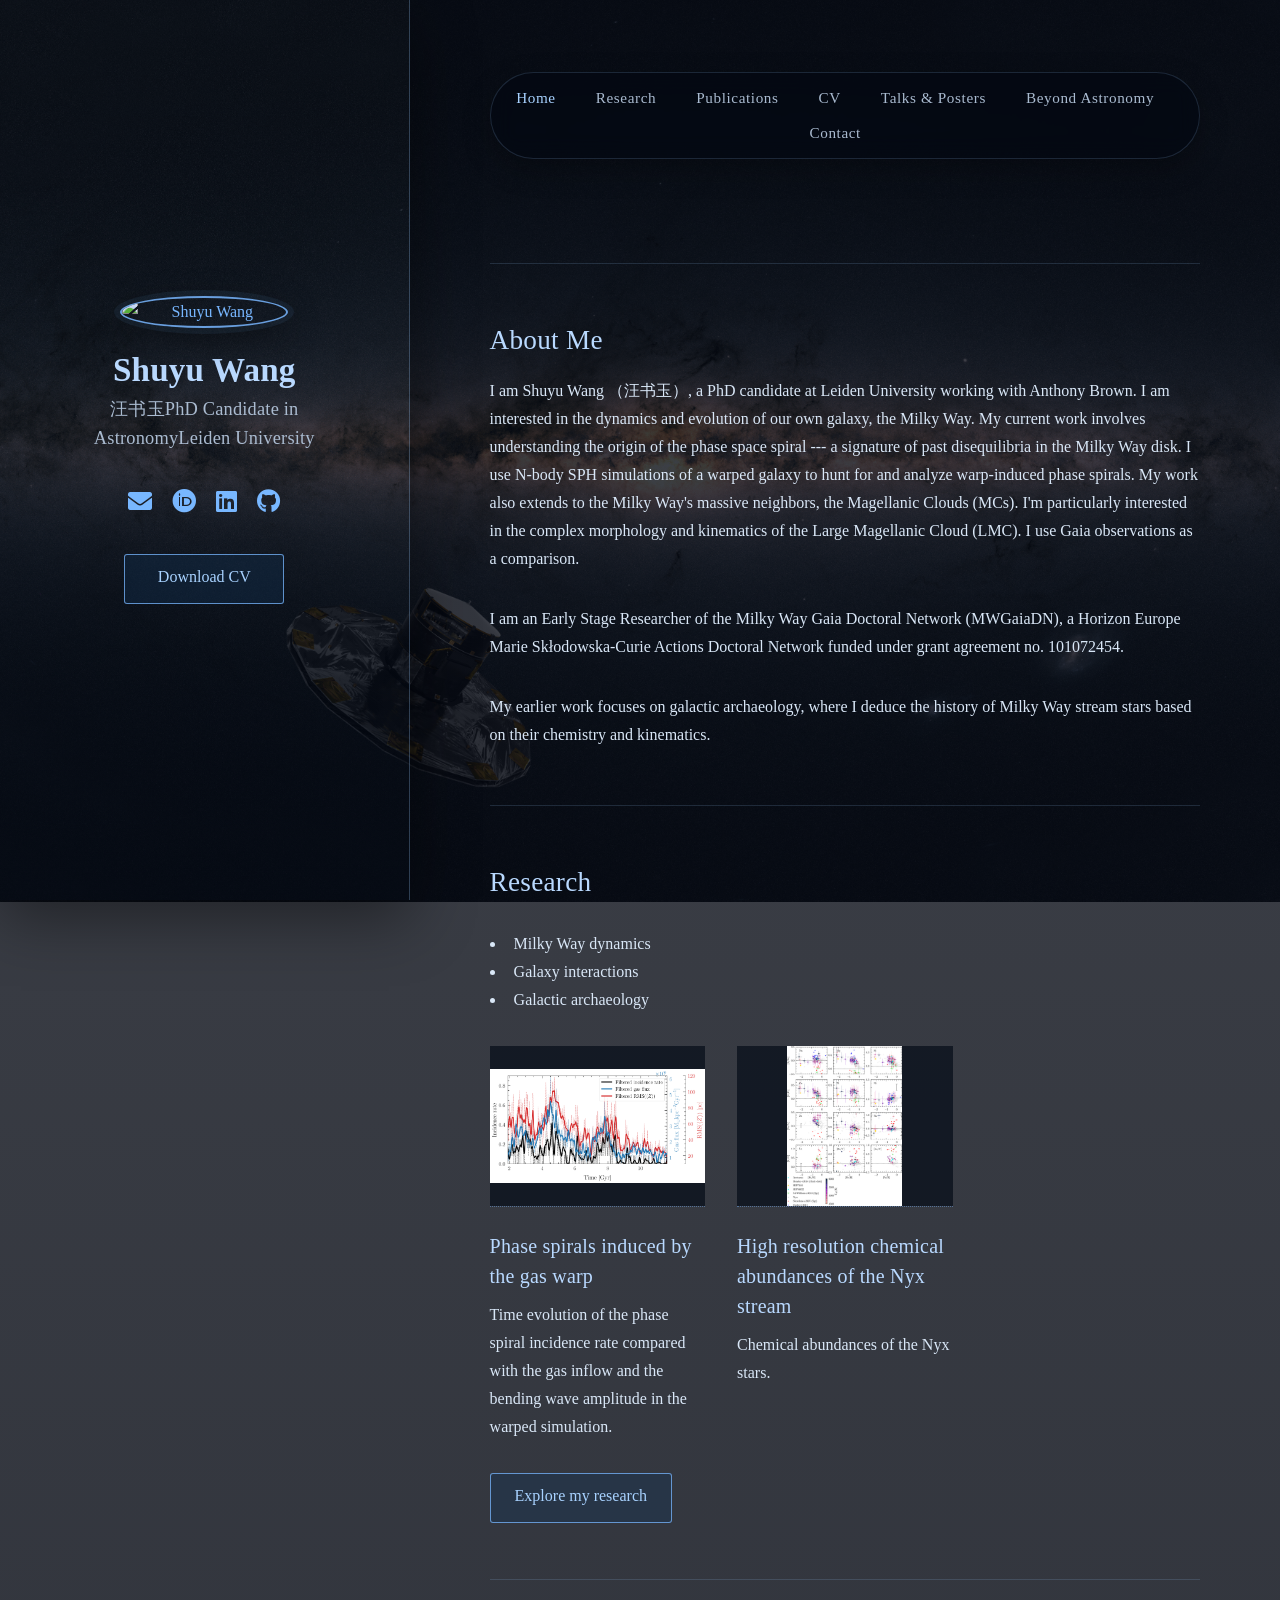
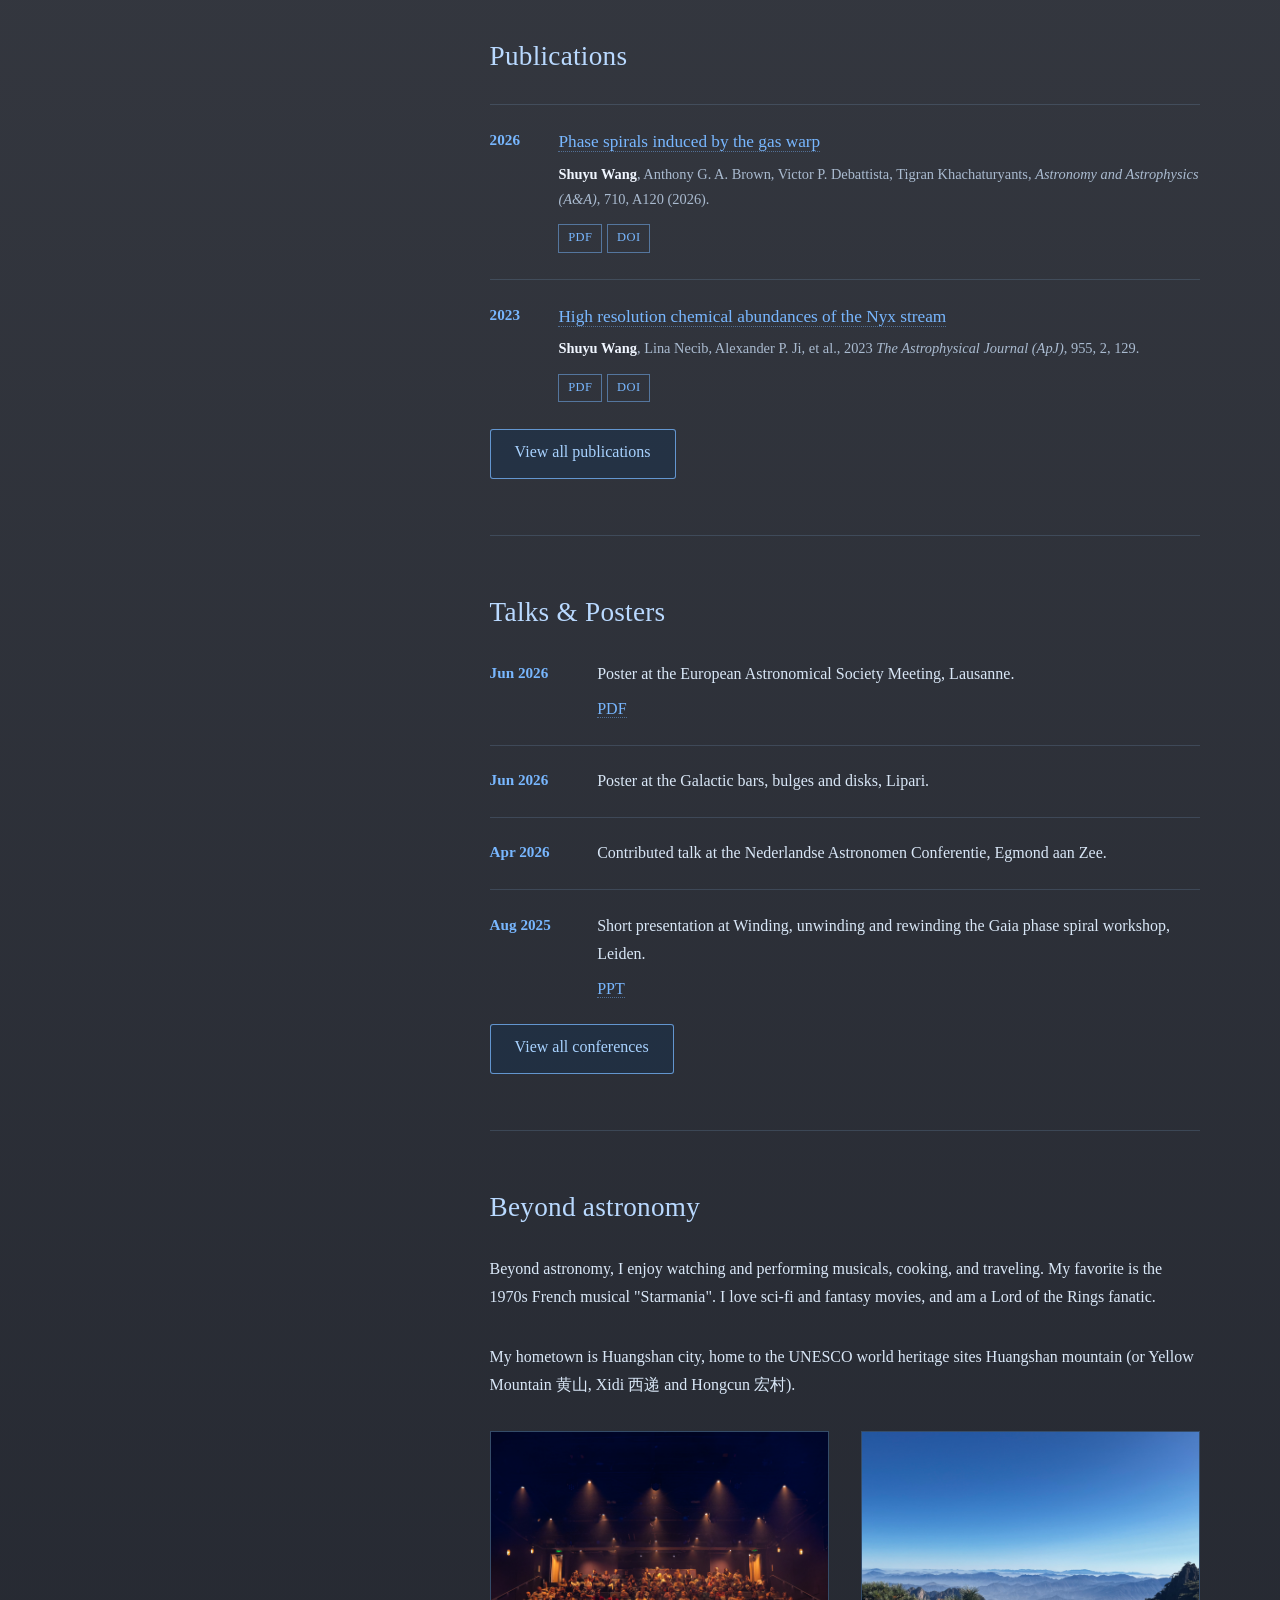
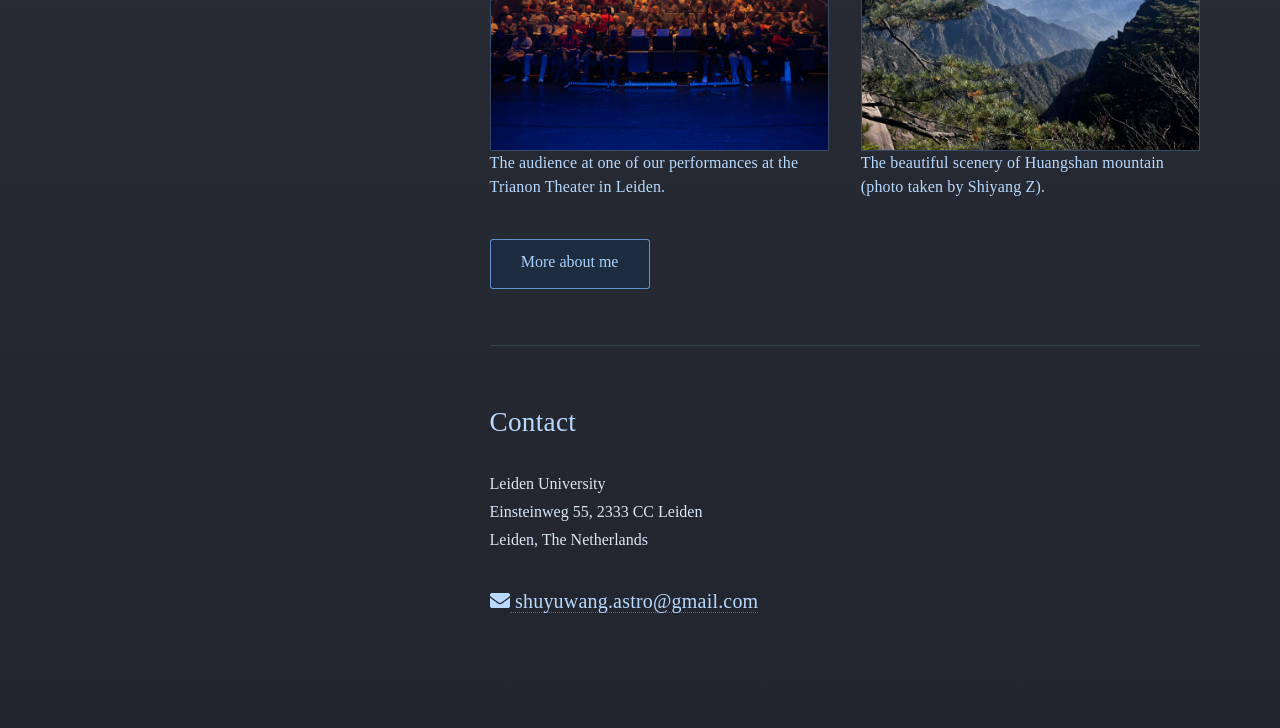
==== commit 9ffac895: "Change avatar alt text to 'Shuyu Wang' Updated the alt attribute of the avatar image to reflect the " ====
--- a/index.html
+++ b/index.html
@@ -10,7 +10,7 @@
 <body class="is-preload">
   <header id="header">
     <div class="inner">
-      <a href="index.html" class="image avatar"><img src="images/avatar.jpg" alt="Your Name" /></a>
+      <a href="index.html" class="image avatar"><img src="images/avatar.jpg" alt="Shuyu Wang" /></a>
       <h1><strong>Shuyu Wang</strong>汪书玉<br />PhD Candidate in Astronomy<br />Leiden University</h1>
       </ul>
       <ul class="icons">
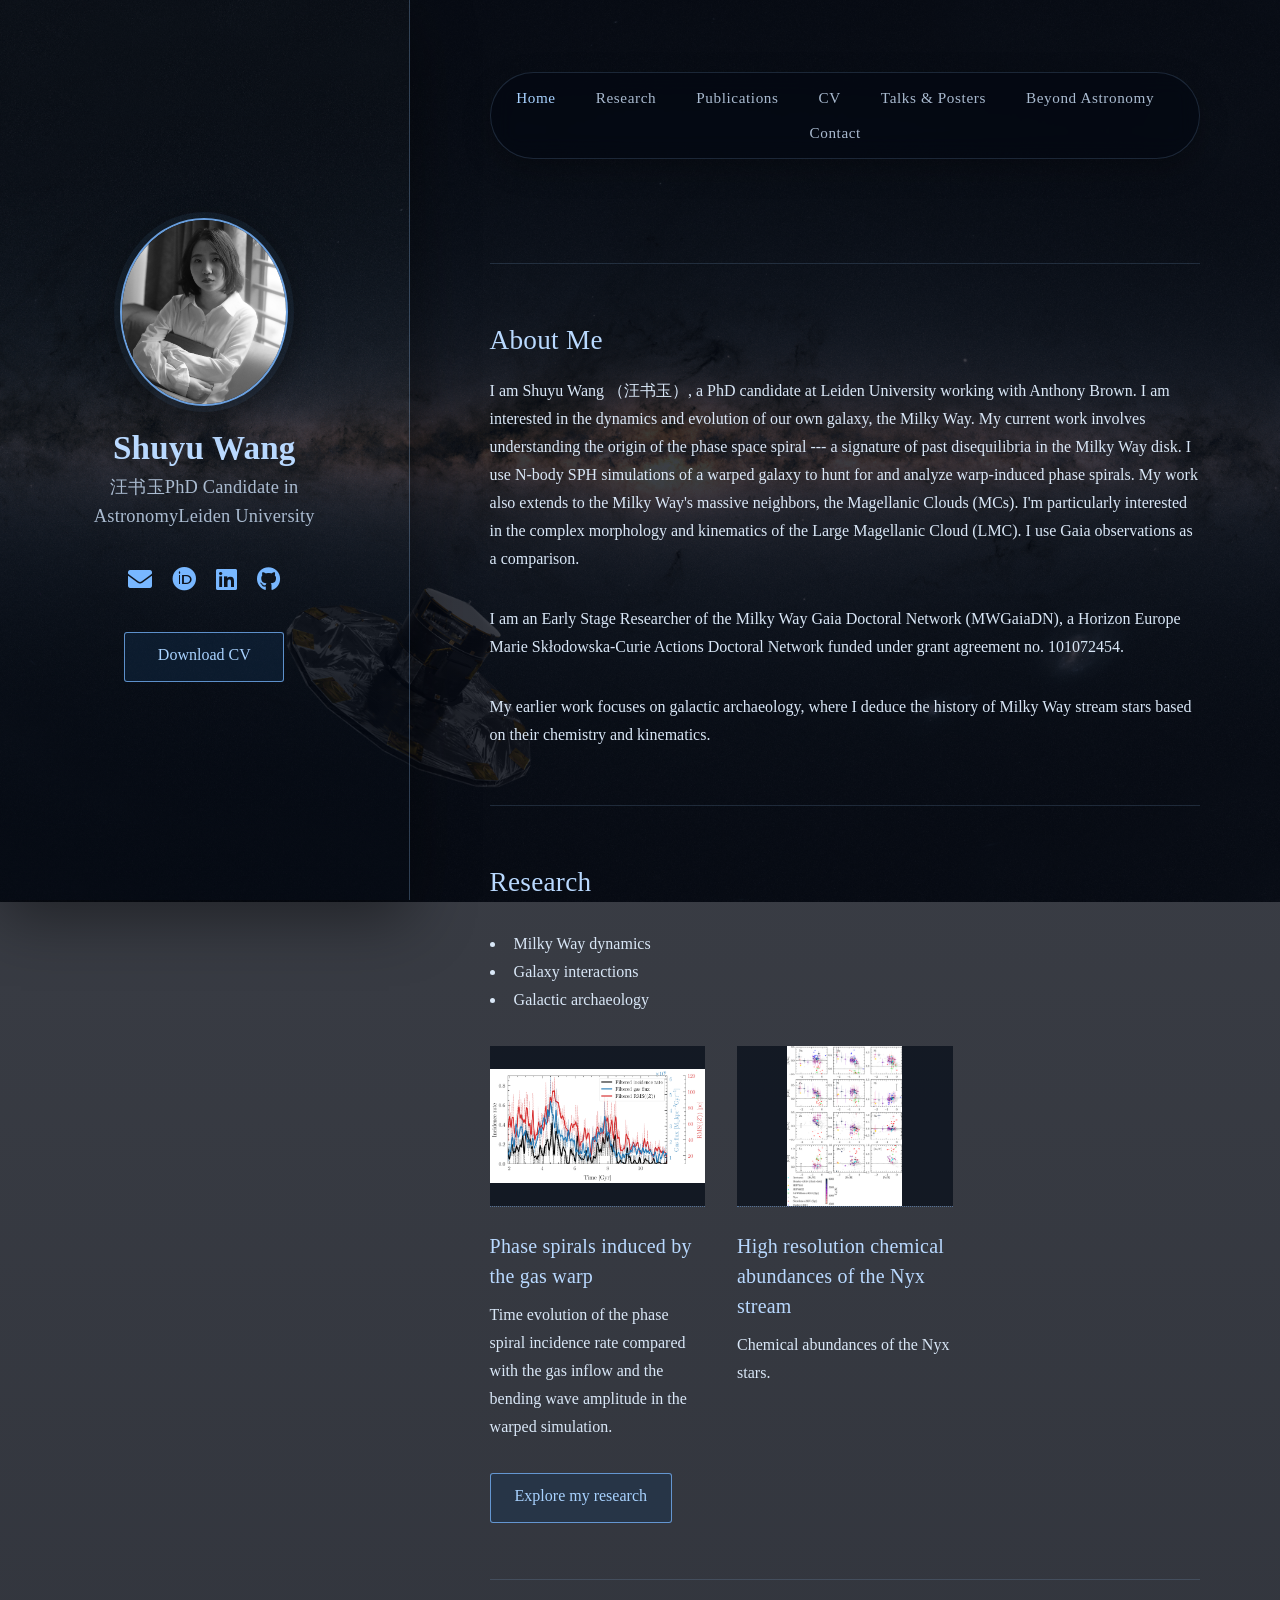
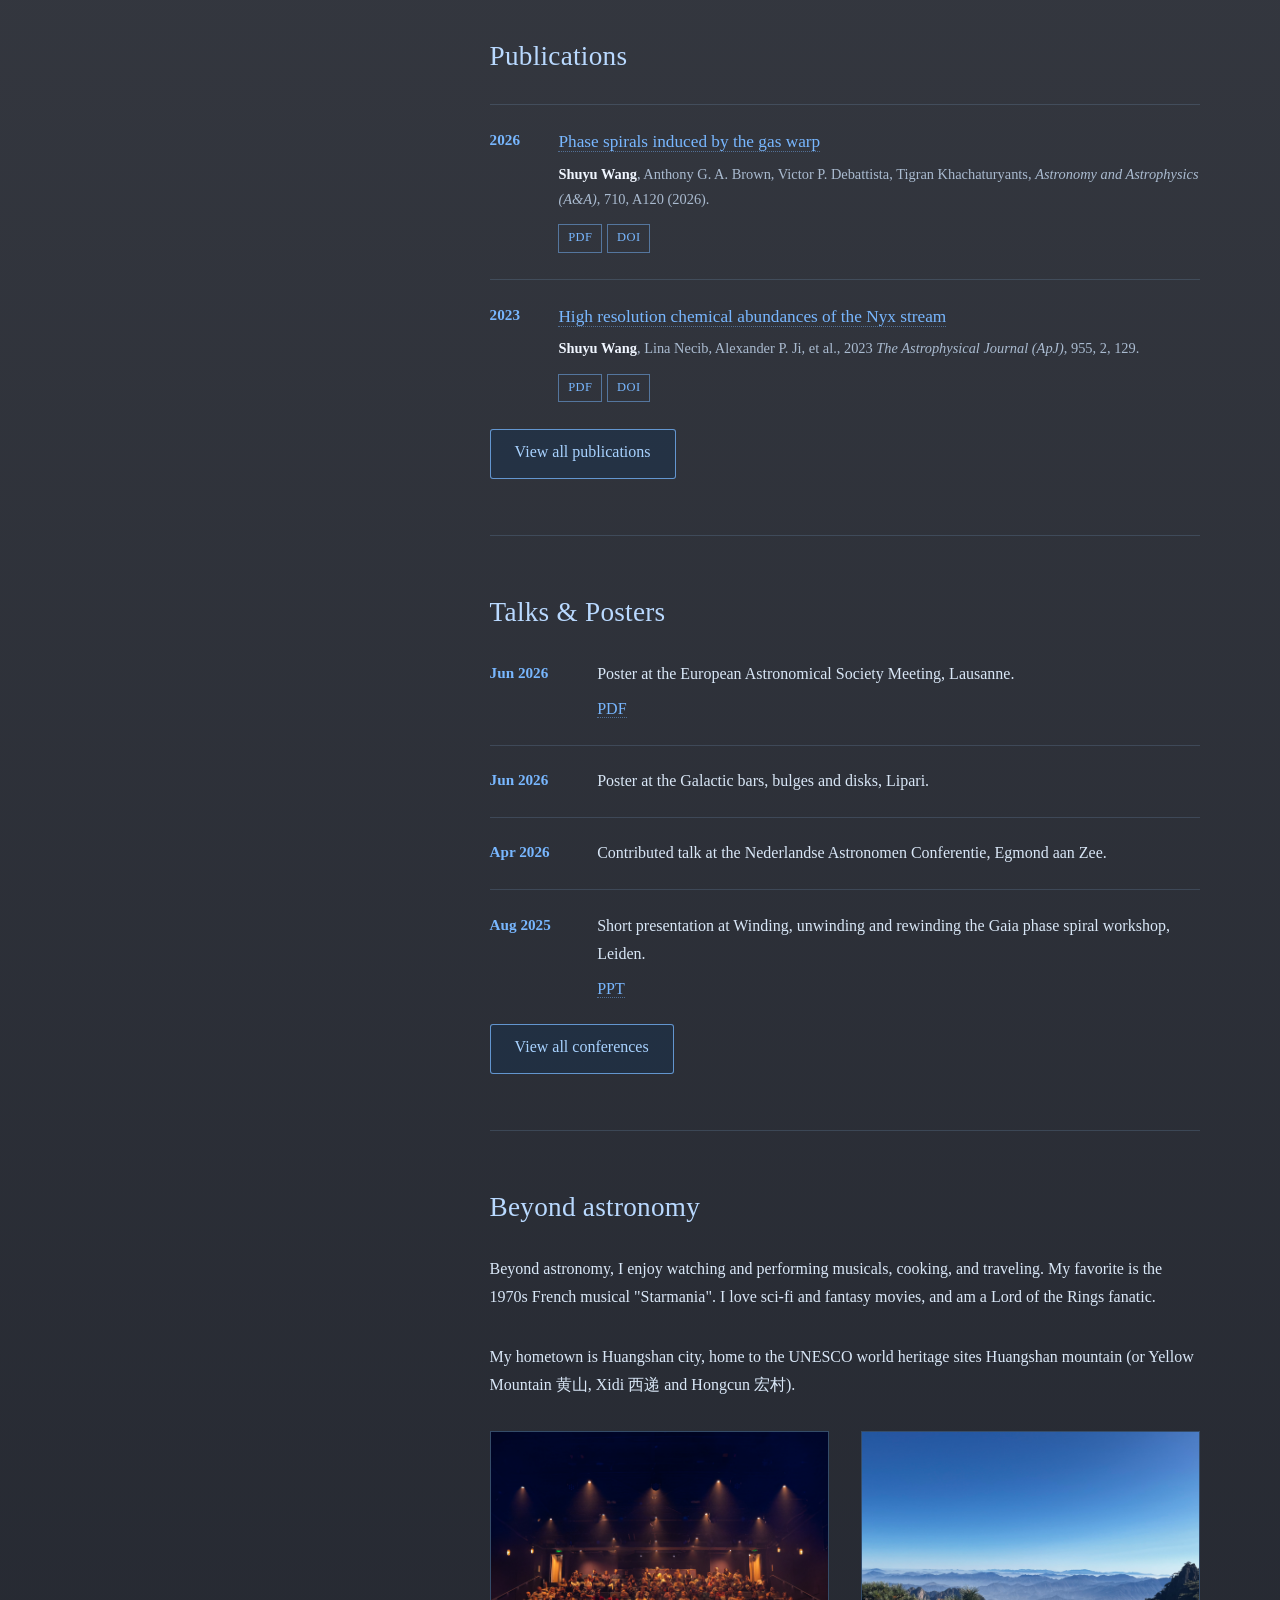
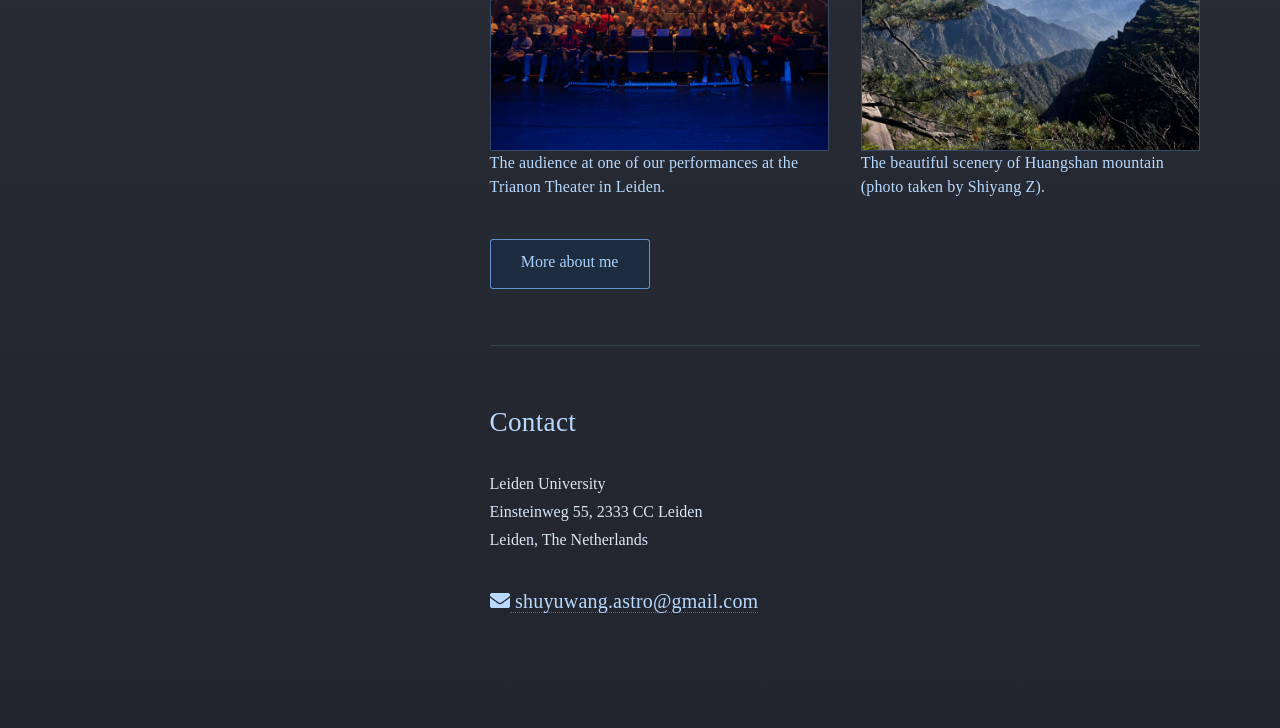
==== commit 19effce5: "Change avatar image file extension to uppercase Updated avatar image file extension from .jpg to .JP" ====
--- a/index.html
+++ b/index.html
@@ -10,7 +10,7 @@
 <body class="is-preload">
   <header id="header">
     <div class="inner">
-      <a href="index.html" class="image avatar"><img src="images/avatar.jpg" alt="Shuyu Wang" /></a>
+      <a href="index.html" class="image avatar"><img src="images/avatar.JPG" alt="Shuyu Wang" /></a>
       <h1><strong>Shuyu Wang</strong>汪书玉<br />PhD Candidate in Astronomy<br />Leiden University</h1>
       </ul>
       <ul class="icons">
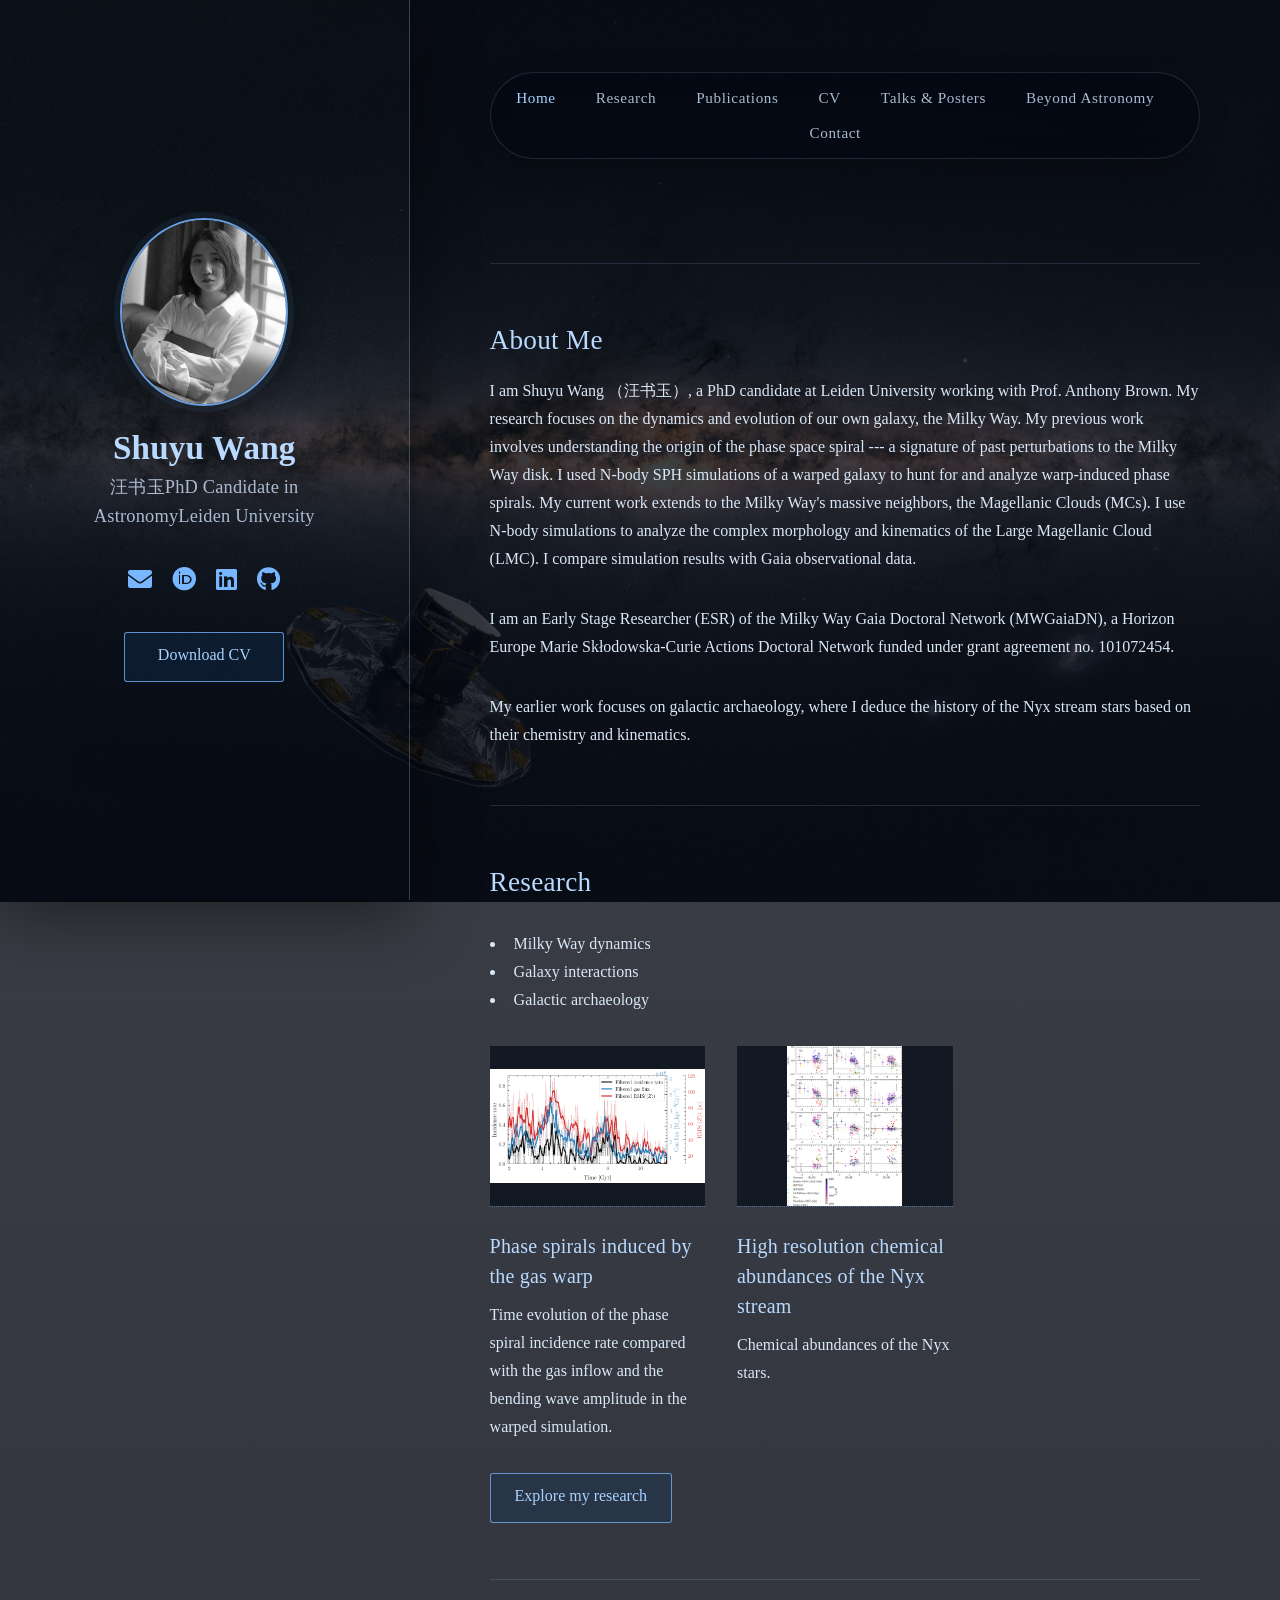
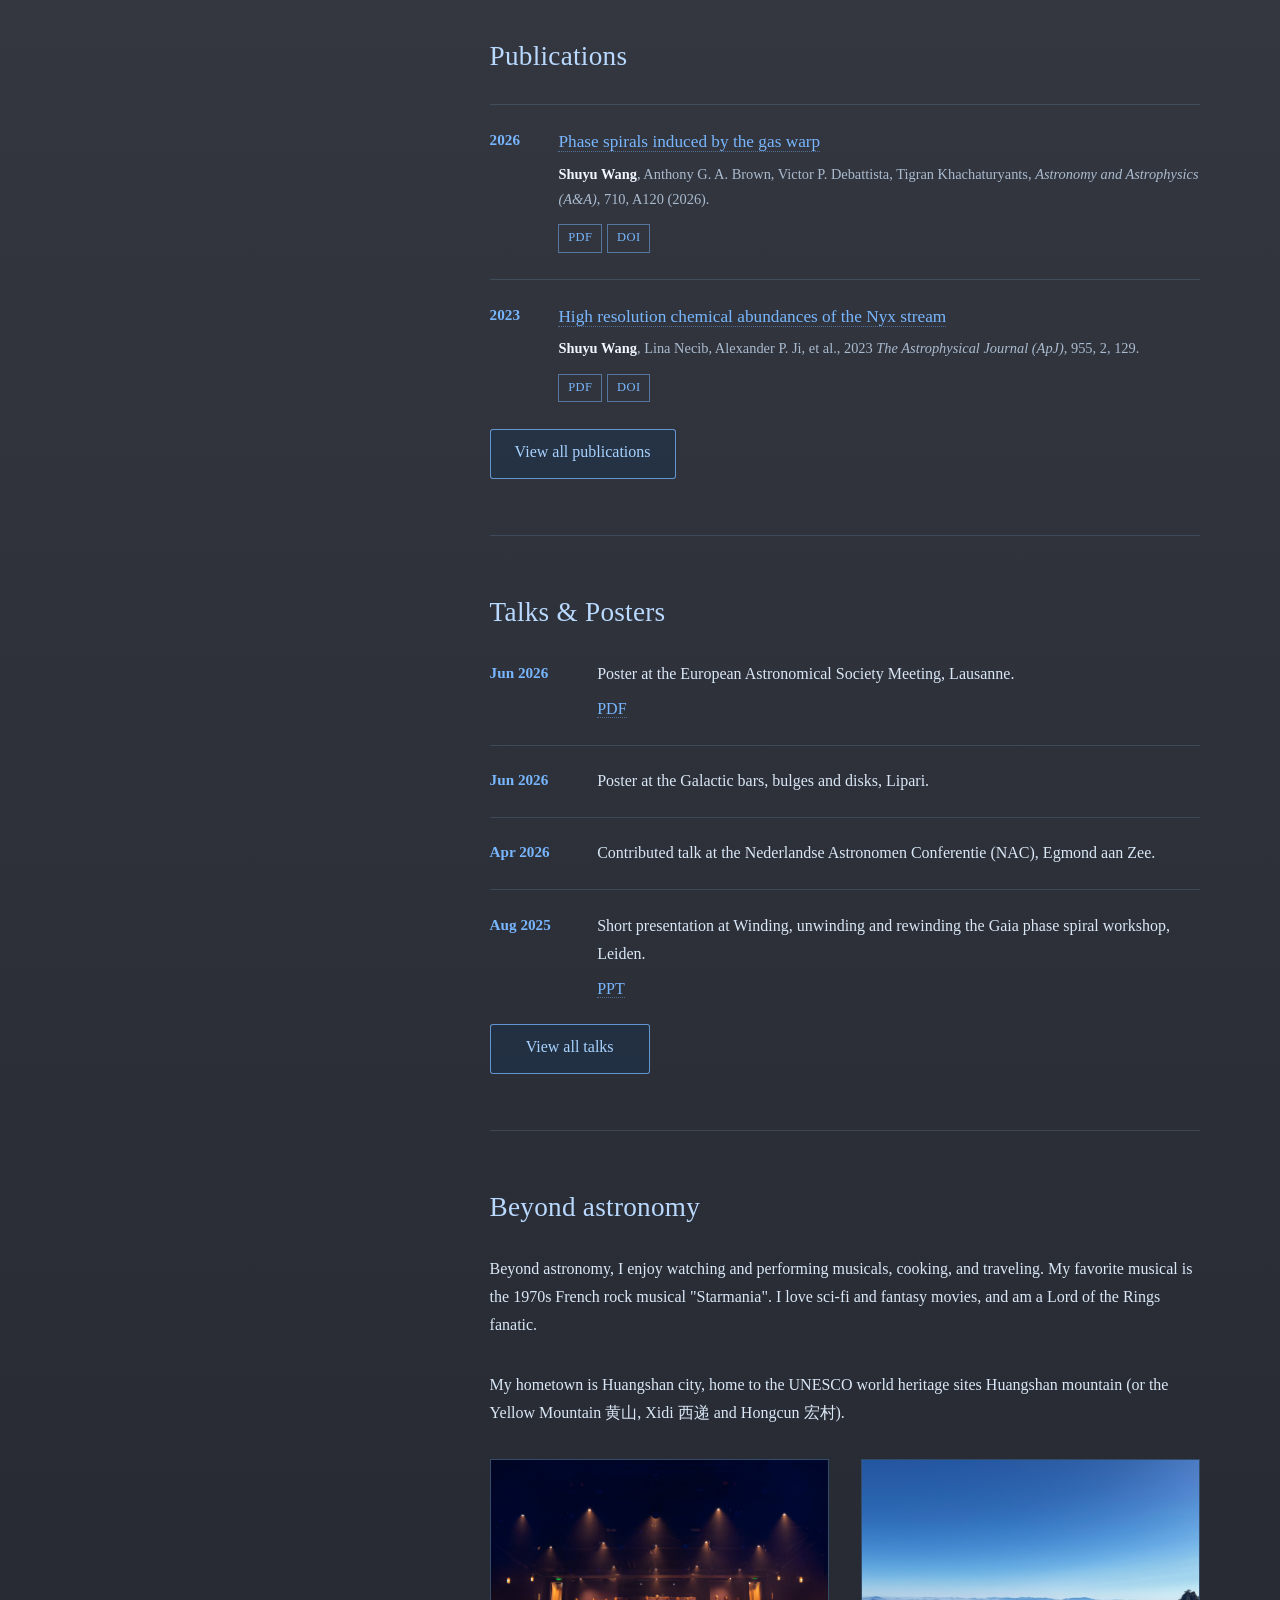
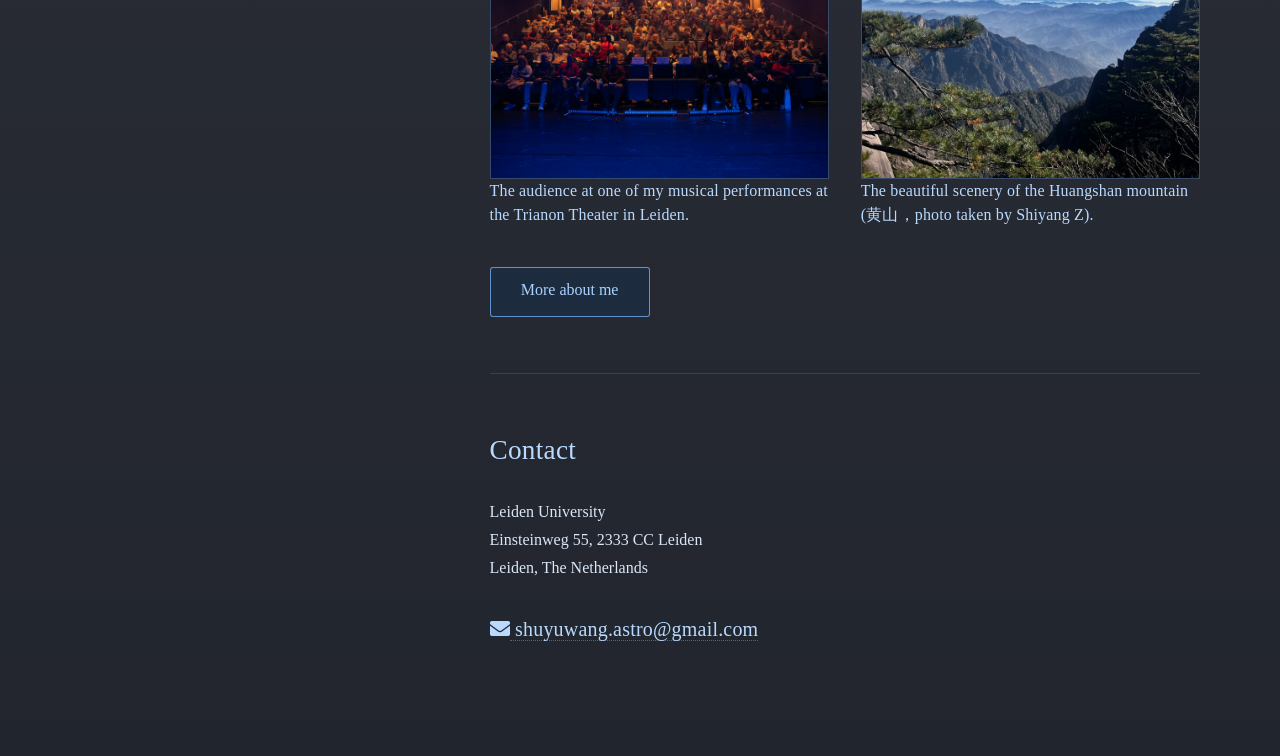
==== commit 15b67175: "Made updates to the CV and modified the research section" ====
--- a/index.html
+++ b/index.html
@@ -19,7 +19,7 @@
         <li><a href="www.linkedin.com/in/shuyu-wang-9255a6138" class="icon brands fa-linkedin"><span class="label">LinkedIn</span></a></li>
         <li><a href="https://github.com/shuyuw-astro" class="icon brands fa-github"><span class="label">Github</span></a></li>
       </ul>
-      <a href="files/CV.pdf" class="button">Download CV</a>
+      <a href="files/CV.pdf?v=20260903" class="button">Download CV</a>
     </div>
   </header>
 
@@ -38,9 +38,9 @@
 
     <section id="about" class="intro">
       <h2>About Me</h2>
-      <p>I am Shuyu Wang （汪书玉）, a PhD candidate at Leiden University working with Anthony Brown. I am interested in the dynamics and evolution of our own galaxy, the Milky Way. My current work involves understanding the origin of the phase space spiral --- a signature of past disequilibria in the Milky Way disk. I use N-body SPH simulations of a warped galaxy to hunt for and analyze warp-induced phase spirals. My work also extends to the Milky Way's massive neighbors, the Magellanic Clouds (MCs). I'm particularly interested in the complex morphology and kinematics of the Large Magellanic Cloud (LMC). I use Gaia observations as a comparison. </p>
-      <p> I am an Early Stage Researcher of the Milky Way Gaia Doctoral Network (MWGaiaDN), a Horizon Europe Marie Skłodowska-Curie Actions Doctoral Network funded under grant agreement no. 101072454. </p>
-      <p>My earlier work focuses on galactic archaeology, where I deduce the history of Milky Way stream stars based on their chemistry and kinematics.  </p>
+      <p>I am Shuyu Wang （汪书玉）, a PhD candidate at Leiden University working with Prof. Anthony Brown. My research focuses on the dynamics and evolution of our own galaxy, the Milky Way. My previous work involves understanding the origin of the phase space spiral --- a signature of past perturbations to the Milky Way disk. I used N-body SPH simulations of a warped galaxy to hunt for and analyze warp-induced phase spirals. My current work extends to the Milky Way's massive neighbors, the Magellanic Clouds (MCs). I use N-body simulations to analyze the complex morphology and kinematics of the Large Magellanic Cloud (LMC). I compare simulation results with Gaia observational data. </p>
+      <p> I am an Early Stage Researcher (ESR) of the Milky Way Gaia Doctoral Network (MWGaiaDN), a Horizon Europe Marie Skłodowska-Curie Actions Doctoral Network funded under grant agreement no. 101072454. </p>
+      <p>My earlier work focuses on galactic archaeology, where I deduce the history of the Nyx stream stars based on their chemistry and kinematics.  </p>
     </section>
 
     <section id="research">
@@ -123,7 +123,7 @@
         <div class="talk-item">
             <div class="talk-date">Apr 2026</div>
             <div class="talk-body">
-                <div class="talk-title"> Contributed talk at the Nederlandse Astronomen Conferentie, Egmond aan Zee. </div>
+                <div class="talk-title"> Contributed talk at the Nederlandse Astronomen Conferentie (NAC), Egmond aan Zee. </div>
             </div>
         </div>
         <div class="talk-item">
@@ -134,13 +134,13 @@
                 </div>
             </div>
         </div>        
-      <ul class="actions"><li><a href="talk.html" class="button">View all conferences</a></li></ul>        
+      <ul class="actions"><li><a href="talk.html" class="button">View all talks</a></li></ul>        
     </section>
     
     <section id="interests">
       <h2>Beyond astronomy</h2>
-      <p>Beyond astronomy, I enjoy watching and performing musicals, cooking, and traveling. My favorite is the 1970s French musical "Starmania". I love sci-fi and fantasy movies, and am a Lord of the Rings fanatic. </p>
-      <p>My hometown is Huangshan city, home to the UNESCO world heritage sites Huangshan mountain (or Yellow Mountain 黄山, Xidi 西递 and Hongcun 宏村). </p>      
+      <p>Beyond astronomy, I enjoy watching and performing musicals, cooking, and traveling. My favorite musical is the 1970s French rock musical "Starmania". I love sci-fi and fantasy movies, and am a Lord of the Rings fanatic. </p>
+      <p>My hometown is Huangshan city, home to the UNESCO world heritage sites Huangshan mountain (or the Yellow Mountain 黄山, Xidi 西递 and Hongcun 宏村). </p>      
       <div class="row interest-grid">
  <article class="col-6 col-12-xsmall work-item interest-card">
   <div class="interest-panel">
@@ -148,7 +148,7 @@
     <img src="images/fulls/LAK.jpg" alt="Photography 1" />
     </div>
     </div>    
-    <h3>The audience at one of our performances at the Trianon Theater in Leiden.</h3>
+    <h3>The audience at one of my musical performances at the Trianon Theater in Leiden.</h3>
     </article>
         
  <article class="col-6 col-12-xsmall work-item interest-card">
@@ -157,7 +157,7 @@
     <img src="images/fulls/IMG_HS1.jpeg" alt="Photography 1" />
     </div>
         </div>    
-    <h3>The beautiful scenery of Huangshan mountain (photo taken by Shiyang Z).</h3>
+    <h3>The beautiful scenery of the Huangshan mountain (黄山，photo taken by Shiyang Z).</h3>
     </article>
      </div>
      
